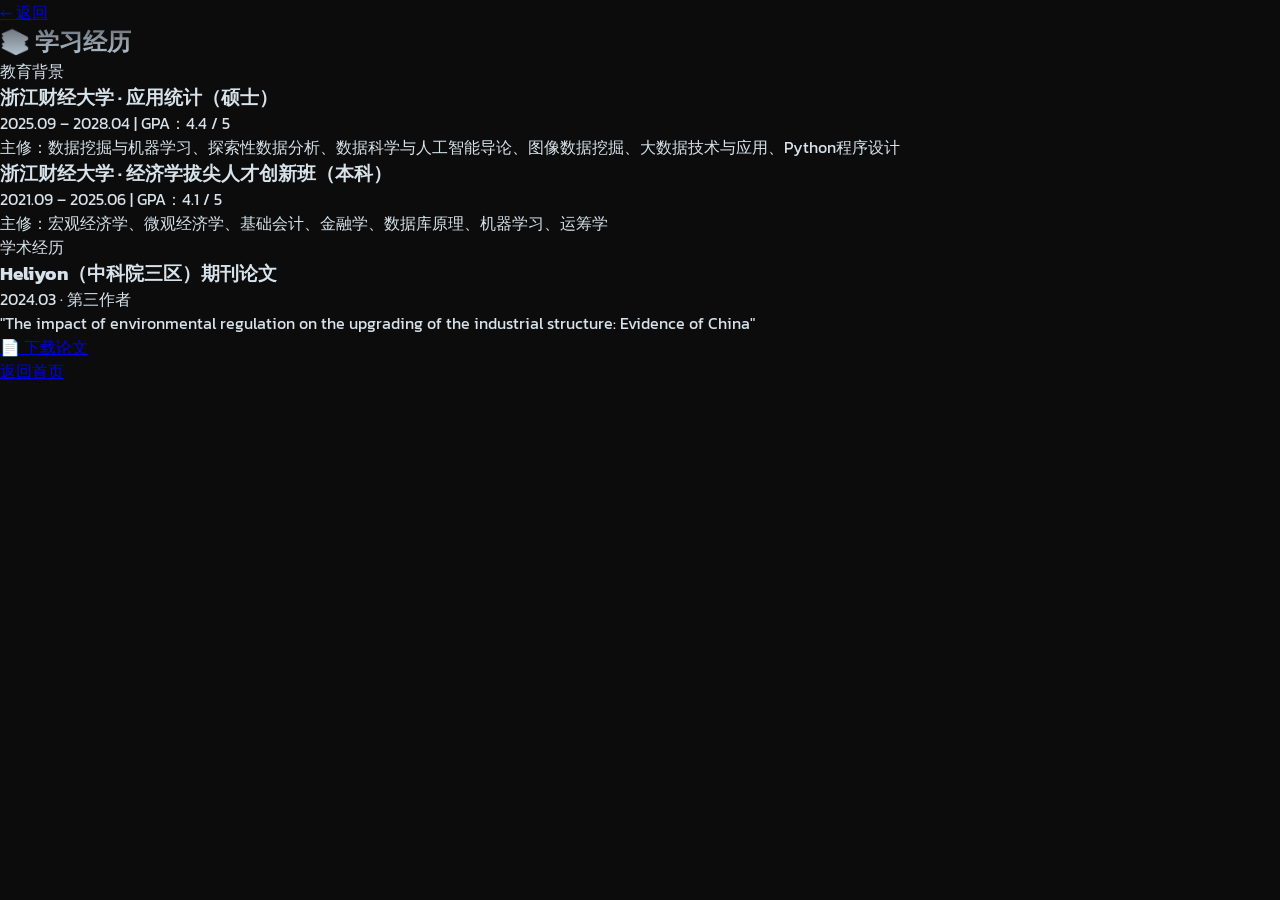
==== education.html @ 02929119 "Redesign: Jack portfolio inspired full layout" ====
﻿<!DOCTYPE html>
<html lang="zh-CN">
<head>
    <meta charset="UTF-8">
    <meta name="viewport" content="width=device-width, initial-scale=1.0">
    <title>学习经历 · felixH</title>
    <link rel="preconnect" href="https://fonts.googleapis.com">
    <link href="https://fonts.googleapis.com/css2?family=Kanit:wght@300;400;500;600;700;800;900&display=swap" rel="stylesheet">
    <link rel="stylesheet" href="css/style.css">
</head>
<body>
<div class="sub-deco sub-deco-1"></div>
<div class="sub-deco sub-deco-2"></div>
    <div class="page-wrap">
        <div class="sub-wrap">
            <div class="page-header">
                <a href="index.html" class="back-btn">&larr; 返回</a>
                <h2 class="gradient-text">📚 学习经历</h2>
            </div>

            <div class="sec-title">教育背景</div>
            <div class="timeline">
                <div class="timeline-item">
                    <h3>浙江财经大学 · 应用统计（硕士）</h3>
                    <div class="meta">2025.09 – 2028.04 | GPA：4.4 / 5</div>
                    <p>主修：数据挖掘与机器学习、探索性数据分析、数据科学与人工智能导论、图像数据挖掘、大数据技术与应用、Python程序设计</p>
                </div>
                <div class="timeline-item">
                    <h3>浙江财经大学 · 经济学拔尖人才创新班（本科）</h3>
                    <div class="meta">2021.09 – 2025.06 | GPA：4.1 / 5</div>
                    <p>主修：宏观经济学、微观经济学、基础会计、金融学、数据库原理、机器学习、运筹学</p>
                </div>
            </div>

            <div class="sec-title">学术经历</div>
            <div class="card">
                <h3>Heliyon（中科院三区）期刊论文</h3>
                <div class="meta">2024.03 · 第三作者</div>
                <p>"The impact of environmental regulation on the upgrading of the industrial structure: Evidence of China"</p>
                <a href="paper.pdf" class="download-btn" download>📄 下载论文</a>
            </div>

            <div class="footer-nav"><a href="index.html">返回首页</a></div>
        </div>
    </div>
</body>
</html>
---- css/style.css ----
/* ===== Reset & Base ===== */
* { margin:0; padding:0; box-sizing:border-box; }
html { scroll-behavior:smooth; }
body {
    font-family: 'Kanit', -apple-system, 'PingFang SC', 'Microsoft YaHei', sans-serif;
    background: #0C0C0C;
    color: #D7E2EA;
    overflow-x: clip;
}
::-webkit-scrollbar { width:4px; }
::-webkit-scrollbar-track { background:#0C0C0C; }
::-webkit-scrollbar-thumb { background:linear-gradient(180deg,#B600A8,#7621B0); border-radius:3px; }

/* ===== Utility ===== */
.gradient-text {
    background: linear-gradient(180deg, #646973 0%, #BBCCD7 100%);
    -webkit-background-clip: text; -webkit-text-fill-color: transparent;
    background-clip: text;
}
.section-wrap { overflow-x:clip; }

/* ===== 1. HERO ===== */
.hero { 
    min-height:100vh; display:flex; flex-direction:column;
    position:relative; overflow-x:clip; padding:0 20px;
}
.hero-nav {
    display:flex; justify-content:center; gap:clamp(16px,4vw,48px);
    padding:24px 20px 10px;
    animation: fadeIn 0.7s ease forwards;
}
.hero-nav a {
    color:#D7E2EA; text-decoration:none;
    font-weight:500; text-transform:uppercase;
    letter-spacing:0.1em;
    font-size:clamp(0.7rem,1.3vw,1rem);
    transition:opacity 0.2s;
}
.hero-nav a:hover { opacity:0.6; }
.hero-heading {
    flex:1; display:flex; align-items:center; justify-content:center;
    overflow:hidden; padding:20px 0;
}
.hero-heading h1 {
    font-size:clamp(3rem,18vw,12rem);
    font-weight:900; text-transform:uppercase;
    letter-spacing:-0.02em; line-height:1;
    text-align:center; width:100%;
    white-space:nowrap;
    animation: fadeIn 0.8s 0.15s ease forwards;
    opacity:0;
}
.hero-bottom {
    display:flex; justify-content:space-between; align-items:flex-end;
    padding:0 0 30px; animation:fadeIn 0.7s 0.35s ease forwards;
    opacity:0;
}
.hero-bottom .desc {
    font-weight:300; text-transform:uppercase;
    letter-spacing:0.05em; line-height:1.3;
    font-size:clamp(0.65rem,1.2vw,0.95rem);
    max-width:clamp(120px,18vw,240px);
    opacity:0.7;
}
.contact-btn {
    padding:10px 28px; border-radius:999px;
    background:linear-gradient(123deg,#18011F 7%,#B600A8 37%,#7621B0 72%,#BE4C00 100%);
    color:#fff; text-decoration:none; font-weight:500;
    text-transform:uppercase; letter-spacing:0.12em;
    font-size:clamp(0.65rem,1vw,0.85rem); border:none; cursor:pointer;
    box-shadow:0px 4px 4px rgba(181,1,167,0.25), 4px 4px 12px #7721B1 inset;
    outline:2px solid #fff; outline-offset:-3px;
    transition:transform 0.3s; display:inline-block;
}
.contact-btn:hover { transform:translateY(-2px); }

/* ===== 2. MODULES SECTION (replaces marquee) ===== */
.modules-section {
    background:#0C0C0C; padding:60px 20px 80px;
}
.modules-grid {
    display:grid; grid-template-columns:repeat(2,1fr);
    gap:16px; max-width:560px; margin:0 auto;
}
.module-card {
    text-decoration:none; color:#D7E2EA;
    background:rgba(255,255,255,0.02);
    border:1px solid rgba(255,255,255,0.06);
    border-radius:20px; padding:36px 16px; text-align:center;
    transition:all 0.4s cubic-bezier(0.175,0.885,0.32,1.275);
    opacity:0; animation:fadeUp 0.6s forwards;
    animation-delay:calc(var(--i,0)*0.12s); position:relative; overflow:hidden;
}
.module-card::before {
    content:''; position:absolute; top:-50%; left:-50%; width:200%; height:200%;
    background:radial-gradient(circle,rgba(182,0,168,0.06) 0%,transparent 60%);
    opacity:0; transition:opacity 0.4s;
}
.module-card:hover::before { opacity:1; }
.module-card:hover {
    transform:translateY(-8px) scale(1.02);
    border-color:rgba(182,0,168,0.25);
    box-shadow:0 12px 36px rgba(182,0,168,0.1);
}
.module-card .icon { font-size:2em; display:block; margin-bottom:6px; }
.module-card .label { font-size:1em; font-weight:500; letter-spacing:0.03em; }

/* ===== 3. ABOUT SECTION ===== */
.about-section {
    background:#0C0C0C; padding:60px 20px;
    position:relative; overflow:hidden; min-height:60vh;
    display:flex; align-items:center; justify-content:center; text-align:center;
}
.about-section h2 {
    font-size:clamp(2.5rem,12vw,8rem);
    font-weight:900; text-transform:uppercase;
    letter-spacing:-0.02em; line-height:1;
    margin-bottom:24px;
}
.about-section p {
    max-width:520px; margin:0 auto;
    font-size:clamp(0.85rem,1.8vw,1.15rem);
    font-weight:400; line-height:1.8; opacity:0.7;
}

/* ===== 4. SKILLS / SERVICES ===== */
.skills-section {
    background:#fff; color:#0C0C0C;
    border-radius:40px 40px 0 0; padding:60px 20px 80px;
    position:relative; z-index:2;
}
.skills-section h2 {
    font-size:clamp(2.5rem,12vw,7rem);
    font-weight:900; text-transform:uppercase;
    text-align:center; letter-spacing:-0.02em;
    margin-bottom:40px; color:#0C0C0C;
}
.skills-list { max-width:700px; margin:0 auto; }
.skill-item {
    display:flex; gap:16px; align-items:flex-start;
    padding:20px 0;
    border-bottom:1px solid rgba(12,12,12,0.08);
}
.skill-item:last-child { border-bottom:none; }
.skill-num {
    font-size:clamp(1.8rem,6vw,4rem);
    font-weight:900; color:#0C0C0C; line-height:1; min-width:50px;
}
.skill-info h3 {
    font-size:clamp(0.9rem,2vw,1.5rem);
    font-weight:500; text-transform:uppercase; margin-bottom:2px;
}
.skill-info p {
    font-size:clamp(0.75rem,1.4vw,1rem);
    font-weight:300; opacity:0.5; line-height:1.6;
}

/* ===== 5. PROJECTS ===== */
.projects-section {
    background:#0C0C0C; color:#D7E2EA;
    border-radius:40px 40px 0 0;
    margin-top:-20px; position:relative; z-index:3;
    padding:60px 20px 40px;
}
.projects-section h2 {
    font-size:clamp(2.5rem,12vw,7rem);
    font-weight:900; text-transform:uppercase;
    letter-spacing:-0.02em; line-height:1;
    margin-bottom:40px;
    text-align:center;
}

/* ===== Footer ===== */
.site-footer {
    background:#0C0C0C; text-align:center;
    padding:24px 20px; border-top:1px solid rgba(255,255,255,0.04);
}
.site-footer a { color:rgba(255,255,255,0.25); text-decoration:none; font-size:0.8em; }
.site-footer a:hover { color:#BBCCD7; }

/* ===== Animations ===== */
@keyframes fadeIn {
    from { opacity:0; transform:translateY(10px); }
    to { opacity:1; transform:translateY(0); }
}
@keyframes fadeUp {
    from { opacity:0; transform:translateY(30px); }
    to { opacity:1; transform:translateY(0); }
}

/* ===== Decorative elements ===== */
.deco {
    position:absolute; z-index:0; pointer-events:none;
    animation:float3d 6s ease-in-out infinite;
}
.deco-1 {
    top:5%; left:3%; width:clamp(50px,7vw,100px); height:clamp(50px,7vw,100px);
    background:radial-gradient(circle at 30% 30%, #B600A8, #7621B0);
    border-radius:30% 70% 70% 30% / 30% 30% 70% 70%;
    opacity:0.1;
}
.deco-2 {
    top:10%; right:5%; width:clamp(40px,5vw,80px); height:clamp(40px,5vw,80px);
    border:2px solid rgba(182,0,168,0.1);
    border-radius:50% 50% 50% 50% / 60% 40% 60% 40%;
    opacity:0.15; animation-delay:1.5s;
}
.deco-3 {
    bottom:15%; left:5%; width:clamp(35px,4vw,60px); height:clamp(35px,4vw,60px);
    background:linear-gradient(135deg, #BE4C00, #B600A8);
    clip-path:polygon(50% 0%, 0% 100%, 100% 100%);
    opacity:0.08; filter:blur(2px); animation-delay:3s;
}
.deco-4 {
    bottom:10%; right:3%; width:clamp(45px,6vw,90px); height:clamp(45px,6vw,90px);
    border:1px solid rgba(182,0,168,0.1);
    border-radius:40% 60% 60% 40% / 40% 50% 50% 60%;
    opacity:0.1; animation-delay:4.5s;
}
@keyframes float3d {
    0%,100% { transform:translateY(0) rotate(0deg); }
    33% { transform:translateY(-12px) rotate(3deg); }
    66% { transform:translateY(6px) rotate(-2deg); }
}

/* ===== Responsive ===== */
@media (max-width:640px) {
    .hero-heading h1 { white-space:normal; font-size:clamp(2.2rem,15vw,4rem); }
    .modules-grid { grid-template-columns:1fr; max-width:320px; }
}
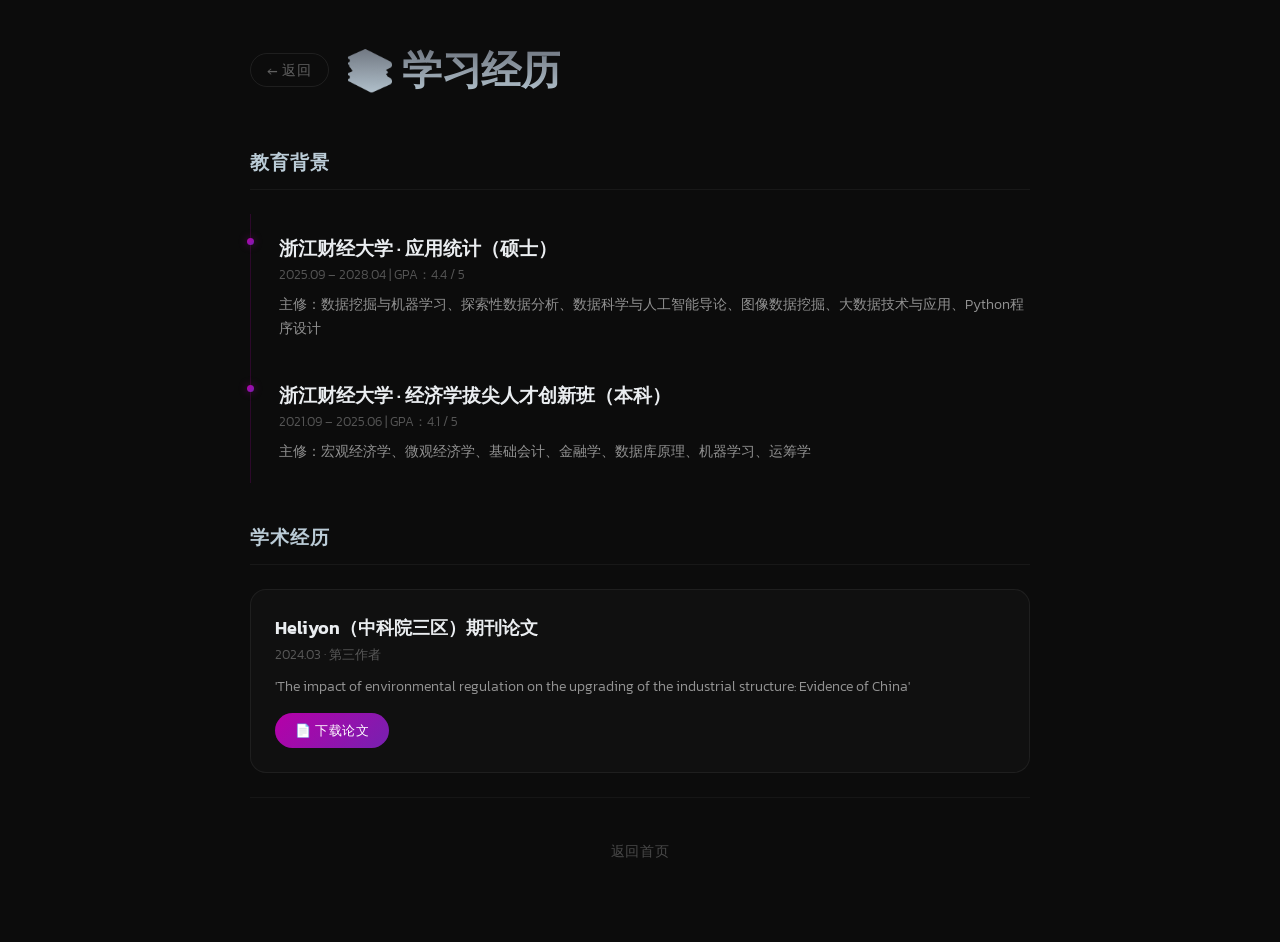
==== commit 597ae3b5: "fix: complete sub-page styles, particles bg, portfolio/hobbies redesign" ====
--- a/education.html
+++ b/education.html
@@ -1,48 +1,45 @@
 ﻿<!DOCTYPE html>
-<html lang="zh-CN">
+<html lang='zh-CN'>
 <head>
-    <meta charset="UTF-8">
-    <meta name="viewport" content="width=device-width, initial-scale=1.0">
+    <meta charset='UTF-8'>
+    <meta name='viewport' content='width=device-width, initial-scale=1.0'>
     <title>学习经历 · felixH</title>
-    <link rel="preconnect" href="https://fonts.googleapis.com">
-    <link href="https://fonts.googleapis.com/css2?family=Kanit:wght@300;400;500;600;700;800;900&display=swap" rel="stylesheet">
-    <link rel="stylesheet" href="css/style.css">
+    <link rel='preconnect' href='https://fonts.googleapis.com'>
+    <link href='https://fonts.googleapis.com/css2?family=Kanit:wght@300;400;500;600;700;800;900&display=swap' rel='stylesheet'>
+    <link rel='stylesheet' href='css/style.css'>
 </head>
 <body>
-<div class="sub-deco sub-deco-1"></div>
-<div class="sub-deco sub-deco-2"></div>
-    <div class="page-wrap">
-        <div class="sub-wrap">
-            <div class="page-header">
-                <a href="index.html" class="back-btn">&larr; 返回</a>
-                <h2 class="gradient-text">📚 学习经历</h2>
+<div class='sub-deco sub-deco-1'></div>
+<div class='sub-deco sub-deco-2'></div>
+<script src='js/particles.js'></script>
+    <div class='page-wrap'>
+        <div class='sub-wrap'>
+            <div class='page-header'>
+                <a href='index.html' class='back-btn'>&larr; 返回</a>
+                <h2 class='gradient-text'>📚 学习经历</h2>
             </div>
-
-            <div class="sec-title">教育背景</div>
-            <div class="timeline">
-                <div class="timeline-item">
+            <div class='sec-title'>教育背景</div>
+            <div class='timeline'>
+                <div class='timeline-item'>
                     <h3>浙江财经大学 · 应用统计（硕士）</h3>
-                    <div class="meta">2025.09 – 2028.04 | GPA：4.4 / 5</div>
+                    <div class='meta'>2025.09 – 2028.04 | GPA：4.4 / 5</div>
                     <p>主修：数据挖掘与机器学习、探索性数据分析、数据科学与人工智能导论、图像数据挖掘、大数据技术与应用、Python程序设计</p>
                 </div>
-                <div class="timeline-item">
+                <div class='timeline-item'>
                     <h3>浙江财经大学 · 经济学拔尖人才创新班（本科）</h3>
-                    <div class="meta">2021.09 – 2025.06 | GPA：4.1 / 5</div>
+                    <div class='meta'>2021.09 – 2025.06 | GPA：4.1 / 5</div>
                     <p>主修：宏观经济学、微观经济学、基础会计、金融学、数据库原理、机器学习、运筹学</p>
                 </div>
             </div>
-
-            <div class="sec-title">学术经历</div>
-            <div class="card">
+            <div class='sec-title'>学术经历</div>
+            <div class='card'>
                 <h3>Heliyon（中科院三区）期刊论文</h3>
-                <div class="meta">2024.03 · 第三作者</div>
-                <p>"The impact of environmental regulation on the upgrading of the industrial structure: Evidence of China"</p>
-                <a href="paper.pdf" class="download-btn" download>📄 下载论文</a>
+                <div class='meta'>2024.03 · 第三作者</div>
+                <p>'The impact of environmental regulation on the upgrading of the industrial structure: Evidence of China'</p>
+                <div class='actions' style='margin-top:14px;'><a href='paper.pdf' class='download-btn' download>📄 下载论文</a></div>
             </div>
-
-            <div class="footer-nav"><a href="index.html">返回首页</a></div>
+            <div class='footer-nav'><a href='index.html'>返回首页</a></div>
         </div>
     </div>
 </body>
 </html>
-
--- a/css/style.css
+++ b/css/style.css
@@ -228,3 +228,406 @@
     .hero-heading h1 { white-space:normal; font-size:clamp(2.2rem,15vw,4rem); }
     .modules-grid { grid-template-columns:1fr; max-width:320px; }
 }
+ /* ===== SUB-PAGE: Page Wrap & Layout ===== */
+ .page-wrap {
+     min-height:100vh;
+     background:#0C0C0C;
+     position:relative;
+     overflow-x:clip;
+     padding:40px 20px 60px;
+ }
+ .sub-wrap {
+     max-width:780px;
+     margin:0 auto;
+     position:relative;
+     z-index:2;
+ }
+ .page-header {
+     display:flex;
+     align-items:center;
+     gap:16px;
+     margin-bottom:48px;
+     flex-wrap:wrap;
+ }
+ .page-header h2 {
+     font-size:clamp(1.5rem,5vw,2.5rem);
+     font-weight:800;
+     letter-spacing:-0.01em;
+ }
+ .back-btn {
+     color:rgba(255,255,255,0.35);
+     text-decoration:none;
+     font-weight:400;
+     font-size:0.85rem;
+     letter-spacing:0.05em;
+     padding:6px 16px;
+     border:1px solid rgba(255,255,255,0.08);
+     border-radius:999px;
+     transition:all 0.2s;
+ }
+ .back-btn:hover {
+     color:#fff;
+     border-color:rgba(182,0,168,0.3);
+     background:rgba(182,0,168,0.06);
+ }
+ .sec-title {
+     font-size:clamp(0.95rem,2vw,1.2rem);
+     font-weight:600;
+     color:#BBCCD7;
+     letter-spacing:0.06em;
+     text-transform:uppercase;
+     padding-bottom:12px;
+     margin-bottom:24px;
+     border-bottom:1px solid rgba(255,255,255,0.05);
+ }
+ .timeline {
+     display:flex;
+     flex-direction:column;
+     gap:0;
+     margin-bottom:40px;
+ }
+ .timeline-item {
+     position:relative;
+     padding:20px 0 20px 28px;
+     border-left:1px solid rgba(182,0,168,0.2);
+     transition:border-color 0.3s;
+ }
+ .timeline-item::before {
+     content:'';
+     position:absolute;
+     left:-4px;
+     top:24px;
+     width:7px;
+     height:7px;
+     border-radius:50%;
+     background:linear-gradient(135deg,#B600A8,#7621B0);
+     box-shadow:0 0 8px rgba(182,0,168,0.4);
+ }
+ .timeline-item:hover {
+     border-left-color:rgba(182,0,168,0.6);
+ }
+ .timeline-item h3 {
+     font-size:clamp(1rem,2vw,1.2rem);
+     font-weight:600;
+     color:#EAEDF0;
+     margin-bottom:2px;
+ }
+ .timeline-item .meta {
+     font-size:0.8rem;
+     font-weight:300;
+     color:rgba(255,255,255,0.3);
+     margin-bottom:8px;
+ }
+ .timeline-item p {
+     font-size:0.9rem;
+     font-weight:300;
+     color:rgba(255,255,255,0.55);
+     line-height:1.7;
+ }
+ .skills-grid {
+     display:grid;
+     grid-template-columns:repeat(auto-fit,minmax(180px,1fr));
+     gap:12px;
+     margin-bottom:40px;
+ }
+ .skill-box {
+     background:rgba(255,255,255,0.02);
+     border:1px solid rgba(255,255,255,0.06);
+     border-radius:14px;
+     padding:20px 16px;
+     text-align:center;
+     transition:all 0.3s;
+ }
+ .skill-box:hover {
+     border-color:rgba(182,0,168,0.2);
+     background:rgba(182,0,168,0.03);
+     transform:translateY(-2px);
+ }
+ .skill-box h3 {
+     font-size:1rem;
+     font-weight:600;
+     margin-bottom:4px;
+     color:#D7E2EA;
+ }
+ .skill-box p {
+     font-size:0.8rem;
+     font-weight:300;
+     color:rgba(255,255,255,0.4);
+ }
+ .card {
+     background:rgba(255,255,255,0.02);
+     border:1px solid rgba(255,255,255,0.06);
+     border-radius:16px;
+     padding:24px;
+     margin-bottom:24px;
+     transition:all 0.3s;
+ }
+ .card:hover {
+     border-color:rgba(182,0,168,0.15);
+     background:rgba(255,255,255,0.03);
+ }
+ .card h3 {
+     font-size:clamp(1rem,2vw,1.15rem);
+     font-weight:600;
+     color:#EAEDF0;
+     margin-bottom:4px;
+ }
+ .card .meta {
+     font-size:0.8rem;
+     font-weight:300;
+     color:rgba(255,255,255,0.3);
+     margin-bottom:10px;
+ }
+ .card p {
+     font-size:0.9rem;
+     font-weight:300;
+     color:rgba(255,255,255,0.55);
+     line-height:1.7;
+     margin-bottom:14px;
+ }
+ .download-btn {
+     display:inline-flex;
+     align-items:center;
+     gap:6px;
+     padding:8px 20px;
+     border-radius:999px;
+     background:linear-gradient(135deg,#B600A8,#7621B0);
+     color:#fff;
+     text-decoration:none;
+     font-size:0.8rem;
+     font-weight:500;
+     letter-spacing:0.04em;
+     transition:transform 0.2s, box-shadow 0.2s;
+     border:none;
+     cursor:pointer;
+ }
+ .download-btn:hover {
+     transform:translateY(-2px);
+     box-shadow:0 6px 20px rgba(182,0,168,0.25);
+ }
+ .download-btn.outline {
+     background:transparent;
+     border:1px solid rgba(182,0,168,0.3);
+     color:#D7E2EA;
+ }
+ .photo-grid {
+     display:grid;
+     grid-template-columns:repeat(auto-fit,minmax(140px,1fr));
+     gap:12px;
+     margin-bottom:32px;
+ }
+ .photo-placeholder {
+     aspect-ratio:1/1;
+     background:rgba(255,255,255,0.03);
+     border:1px solid rgba(255,255,255,0.06);
+     border-radius:14px;
+     display:flex;
+     align-items:center;
+     justify-content:center;
+     font-size:2.5rem;
+     transition:all 0.3s;
+     color:rgba(255,255,255,0.15);
+ }
+ .photo-placeholder:hover {
+     border-color:rgba(182,0,168,0.15);
+     background:rgba(255,255,255,0.05);
+     transform:scale(1.02);
+ }
+ .hobby-grid {
+     display:grid;
+     grid-template-columns:repeat(auto-fit,minmax(150px,1fr));
+     gap:12px;
+     margin-bottom:40px;
+ }
+ .hobby-card {
+     text-decoration:none;
+     color:#D7E2EA;
+     background:rgba(255,255,255,0.02);
+     border:1px solid rgba(255,255,255,0.06);
+     border-radius:16px;
+     padding:28px 16px;
+     text-align:center;
+     transition:all 0.3s cubic-bezier(0.175,0.885,0.32,1.275);
+     display:flex;
+     flex-direction:column;
+     align-items:center;
+     gap:8px;
+ }
+ .hobby-card:hover {
+     transform:translateY(-6px) scale(1.02);
+     border-color:rgba(182,0,168,0.25);
+     box-shadow:0 8px 24px rgba(182,0,168,0.08);
+ }
+ .hobby-card .icon {
+     font-size:2.2rem;
+ }
+ .hobby-card .label {
+     font-size:1rem;
+     font-weight:500;
+     letter-spacing:0.04em;
+ }
+ .music-section {
+     background:rgba(255,255,255,0.02);
+     border:1px solid rgba(255,255,255,0.06);
+     border-radius:16px;
+     padding:40px 24px;
+     text-align:center;
+     margin-bottom:32px;
+ }
+ .music-section .emoji {
+     font-size:3rem;
+     display:block;
+     margin-bottom:12px;
+ }
+ .music-section p {
+     font-size:0.9rem;
+     font-weight:300;
+     color:rgba(255,255,255,0.35);
+     line-height:1.6;
+ }
+ .footer-nav {
+     text-align:center;
+     padding:40px 0 20px;
+     border-top:1px solid rgba(255,255,255,0.04);
+     margin-top:20px;
+ }
+ .footer-nav a {
+     color:rgba(255,255,255,0.25);
+     text-decoration:none;
+     font-size:0.85rem;
+     letter-spacing:0.05em;
+     transition:color 0.2s;
+ }
+ .footer-nav a:hover {
+     color:#BBCCD7;
+ }
+ .sub-deco {
+     position:fixed;
+     z-index:0;
+     pointer-events:none;
+ }
+ .sub-deco-1 {
+     top:-10%;
+     right:-10%;
+     width:clamp(200px,30vw,400px);
+     height:clamp(200px,30vw,400px);
+     background:radial-gradient(circle,rgba(182,0,168,0.04) 0%,transparent 70%);
+     border-radius:50%;
+ }
+ .sub-deco-2 {
+     bottom:-10%;
+     left:-10%;
+     width:clamp(250px,35vw,450px);
+     height:clamp(250px,35vw,450px);
+     background:radial-gradient(circle,rgba(118,33,176,0.03) 0%,transparent 70%);
+     border-radius:50%;
+ }
+ .card-grid {
+     display:grid;
+     grid-template-columns:repeat(auto-fit,minmax(220px,1fr));
+     gap:16px;
+     margin-bottom:40px;
+ }
+ .card-grid .card {
+     margin-bottom:0;
+     display:flex;
+     flex-direction:column;
+ }
+ .card-grid .card .card-icon {
+     font-size:2rem;
+     margin-bottom:10px;
+ }
+ .card-grid .card p {
+     margin-bottom:auto;
+ }
+ .card-grid .card .actions {
+     margin-top:14px;
+ }
+ .portrait-row {
+     display:flex;
+     align-items:center;
+     gap:24px;
+     flex-wrap:wrap;
+     margin-bottom:40px;
+ }
+ .portrait-row img {
+     width:100px;
+     height:100px;
+     border-radius:50%;
+     object-fit:cover;
+     border:2px solid rgba(182,0,168,0.15);
+ }
+ .portrait-row .portrait-info h3 {
+     font-size:1.1rem;
+     font-weight:600;
+     color:#EAEDF0;
+     margin-bottom:2px;
+ }
+ .portrait-row .portrait-info p {
+     font-size:0.85rem;
+     font-weight:300;
+     color:rgba(255,255,255,0.4);
+ }
+ .cert-preview {
+     margin-top:12px;
+     width:100%;
+     border-radius:12px;
+     border:1px solid rgba(255,255,255,0.06);
+     overflow:hidden;
+     max-height:260px;
+     object-fit:cover;
+ }
+ .cert-preview:hover {
+     border-color:rgba(182,0,168,0.15);
+ }
+ #particles-canvas {
+     position:fixed;
+     top:0;
+     left:0;
+     width:100%;
+     height:100%;
+     z-index:0;
+     pointer-events:none;
+ }
+ .page-wrap {
+     position:relative;
+     z-index:1;
+ }
+ .section-wrap {
+     position:relative;
+     z-index:1;
+ }
+ .about-inner {
+     display:flex;
+     align-items:center;
+     gap:32px;
+     max-width:660px;
+     margin:0 auto;
+     flex-wrap:wrap;
+     justify-content:center;
+ }
+ .about-avatar {
+     width:120px;
+     height:120px;
+     border-radius:50%;
+     object-fit:cover;
+     border:2px solid rgba(182,0,168,0.15);
+     flex-shrink:0;
+ }
+ .about-text {
+     flex:1;
+     min-width:280px;
+     text-align:left;
+ }
+ .about-text p {
+     max-width:100%;
+     text-align:left;
+ }
+ @media (max-width:640px) {
+     .page-wrap { padding:24px 16px 40px; }
+     .photo-grid { grid-template-columns:repeat(2,1fr); }
+     .hobby-grid { grid-template-columns:1fr; max-width:260px; margin-left:auto; margin-right:auto; }
+     .skills-grid { grid-template-columns:repeat(2,1fr); }
+     .card-grid { grid-template-columns:1fr; }
+     .portrait-row { justify-content:center; text-align:center; }
+ }
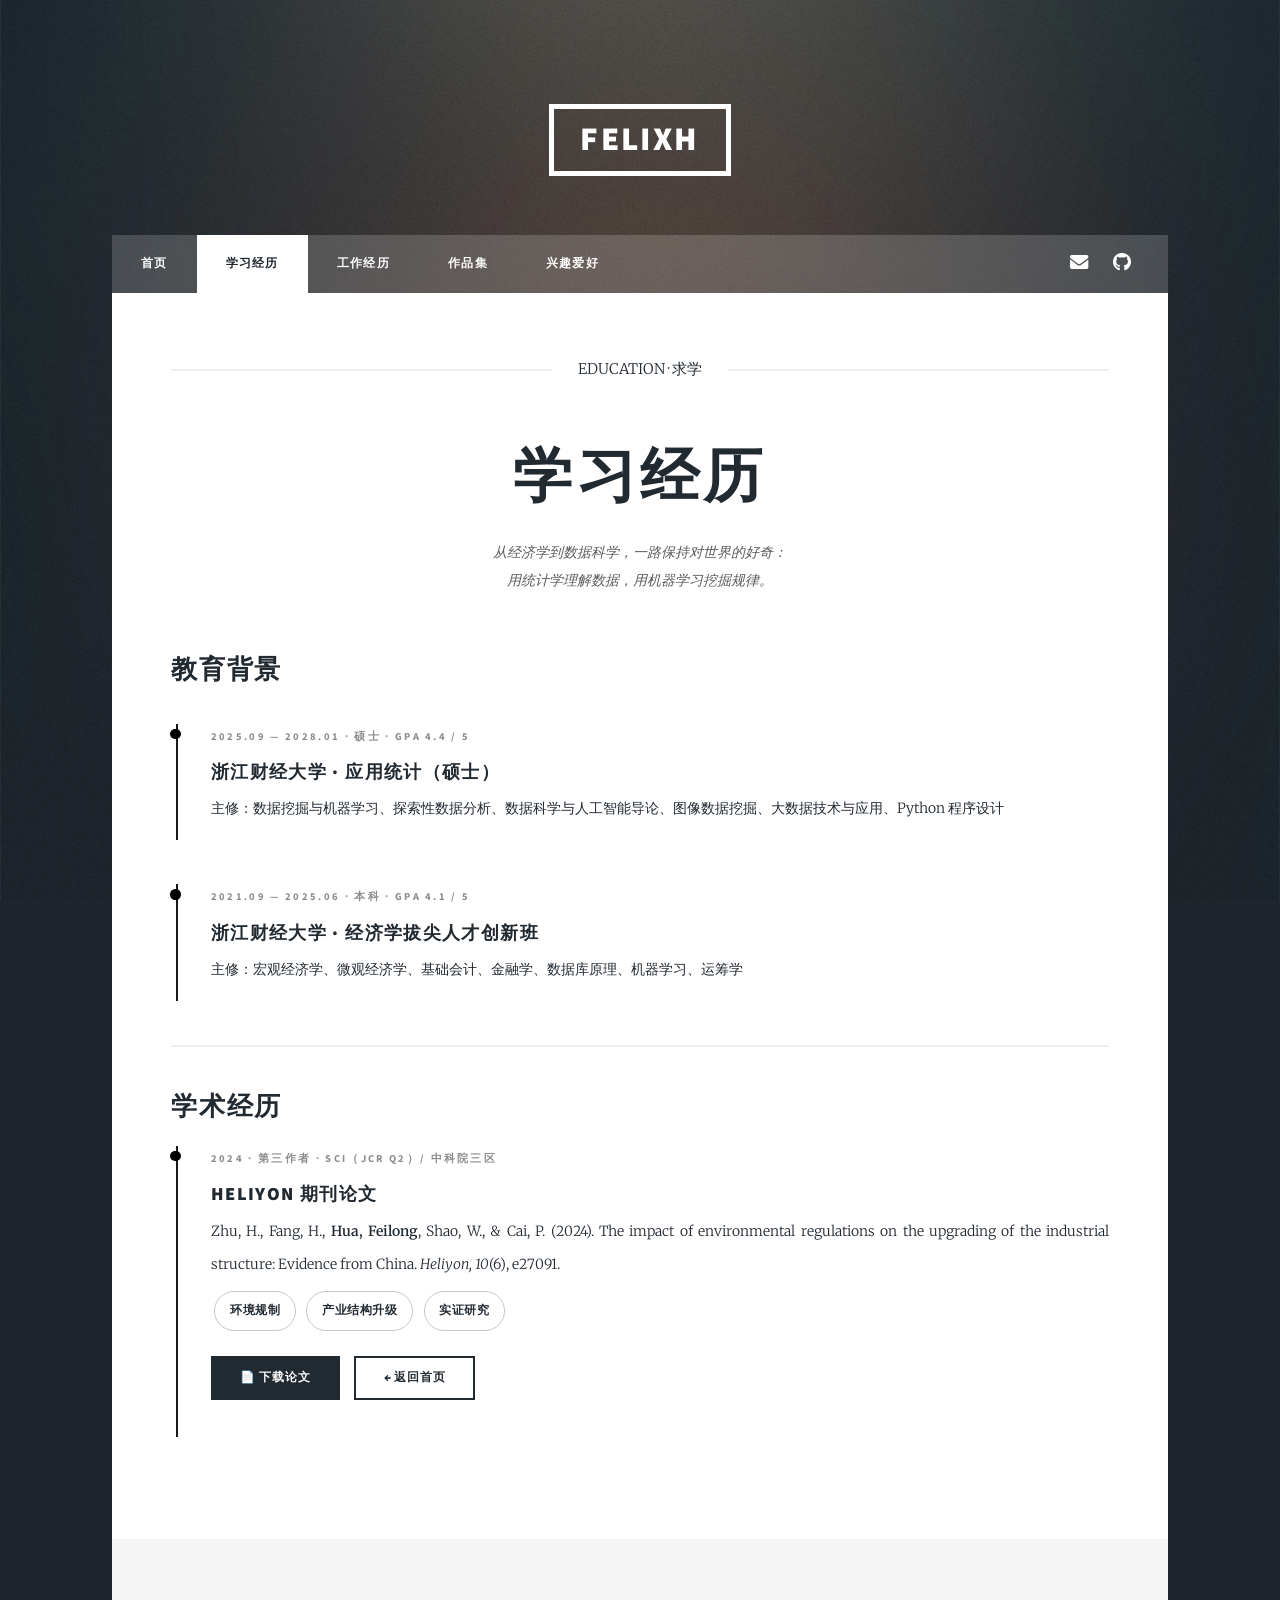
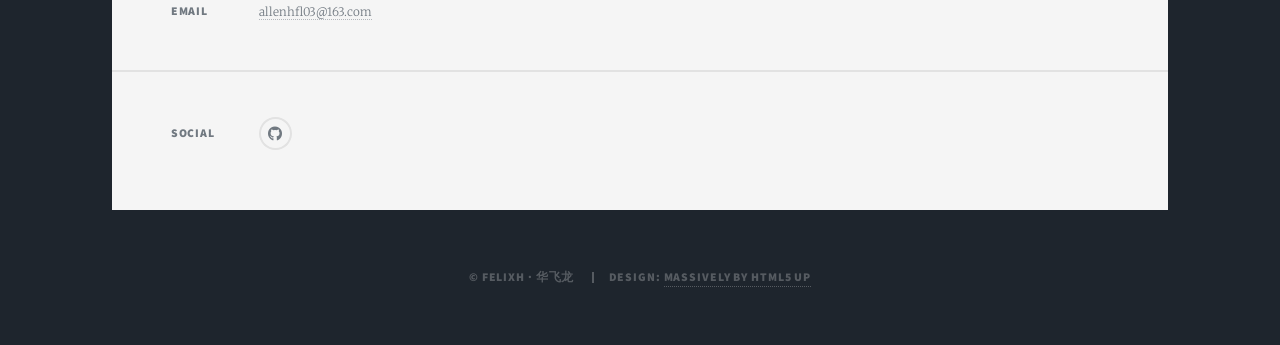
==== commit 1b0d2892: "refactor: 以 Massively 模板重构个人网站，内容更新至 2026/08 简历版本" ====
--- a/education.html
+++ b/education.html
@@ -1,45 +1,123 @@
-﻿<!DOCTYPE html>
-<html lang='zh-CN'>
-<head>
-    <meta charset='UTF-8'>
-    <meta name='viewport' content='width=device-width, initial-scale=1.0'>
-    <title>学习经历 · felixH</title>
-    <link rel='preconnect' href='https://fonts.googleapis.com'>
-    <link href='https://fonts.googleapis.com/css2?family=Kanit:wght@300;400;500;600;700;800;900&display=swap' rel='stylesheet'>
-    <link rel='stylesheet' href='css/style.css'>
-</head>
-<body>
-<div class='sub-deco sub-deco-1'></div>
-<div class='sub-deco sub-deco-2'></div>
-<script src='js/particles.js'></script>
-    <div class='page-wrap'>
-        <div class='sub-wrap'>
-            <div class='page-header'>
-                <a href='index.html' class='back-btn'>&larr; 返回</a>
-                <h2 class='gradient-text'>📚 学习经历</h2>
-            </div>
-            <div class='sec-title'>教育背景</div>
-            <div class='timeline'>
-                <div class='timeline-item'>
-                    <h3>浙江财经大学 · 应用统计（硕士）</h3>
-                    <div class='meta'>2025.09 – 2028.04 | GPA：4.4 / 5</div>
-                    <p>主修：数据挖掘与机器学习、探索性数据分析、数据科学与人工智能导论、图像数据挖掘、大数据技术与应用、Python程序设计</p>
-                </div>
-                <div class='timeline-item'>
-                    <h3>浙江财经大学 · 经济学拔尖人才创新班（本科）</h3>
-                    <div class='meta'>2021.09 – 2025.06 | GPA：4.1 / 5</div>
-                    <p>主修：宏观经济学、微观经济学、基础会计、金融学、数据库原理、机器学习、运筹学</p>
-                </div>
-            </div>
-            <div class='sec-title'>学术经历</div>
-            <div class='card'>
-                <h3>Heliyon（中科院三区）期刊论文</h3>
-                <div class='meta'>2024.03 · 第三作者</div>
-                <p>'The impact of environmental regulation on the upgrading of the industrial structure: Evidence of China'</p>
-                <div class='actions' style='margin-top:14px;'><a href='paper.pdf' class='download-btn' download>📄 下载论文</a></div>
-            </div>
-            <div class='footer-nav'><a href='index.html'>返回首页</a></div>
-        </div>
-    </div>
-</body>
+﻿<!DOCTYPE HTML>
+<!--
+	Massively by HTML5 UP
+	html5up.net | @ajlkn
+	Free for personal and commercial use under the CCA 3.0 license (html5up.net/license)
+-->
+<html lang="zh-CN">
+	<head>
+		<title>学习经历 · felixH</title>
+		<meta charset="utf-8" />
+		<meta name="viewport" content="width=device-width, initial-scale=1, user-scalable=no" />
+		<link rel="stylesheet" href="assets/css/main.css" />
+		<link rel="stylesheet" href="assets/css/custom.css" />
+		<noscript><link rel="stylesheet" href="assets/css/noscript.css" /></noscript>
+	</head>
+	<body class="is-preload">
+
+		<!-- Wrapper -->
+			<div id="wrapper">
+
+				<!-- Header -->
+					<header id="header">
+						<a href="index.html" class="logo">felixH</a>
+					</header>
+
+				<!-- Nav -->
+					<nav id="nav">
+						<ul class="links">
+							<li><a href="index.html">首页</a></li>
+							<li class="active"><a href="education.html">学习经历</a></li>
+							<li><a href="experience.html">工作经历</a></li>
+							<li><a href="portfolio.html">作品集</a></li>
+							<li><a href="hobbies.html">兴趣爱好</a></li>
+						</ul>
+						<ul class="icons">
+							<li><a href="mailto:allenhfl03@163.com" class="icon solid fa-envelope"><span class="label">Email</span></a></li>
+							<li><a href="https://github.com/felixH03" class="icon brands fa-github"><span class="label">GitHub</span></a></li>
+						</ul>
+					</nav>
+
+				<!-- Main -->
+					<div id="main">
+
+						<!-- Post -->
+							<section class="post">
+								<header class="major">
+									<span class="date">EDUCATION · 求学</span>
+									<h1>学习经历</h1>
+									<p>从经济学到数据科学，一路保持对世界的好奇：<br />
+									用统计学理解数据，用机器学习挖掘规律。</p>
+								</header>
+
+								<h2>教育背景</h2>
+								<div class="tl-wrap">
+									<div class="tl">
+										<span class="tl-meta">2025.09 — 2028.01 · 硕士 · GPA 4.4 / 5</span>
+										<h3>浙江财经大学 · 应用统计（硕士）</h3>
+										<p>主修：数据挖掘与机器学习、探索性数据分析、数据科学与人工智能导论、图像数据挖掘、大数据技术与应用、Python 程序设计</p>
+									</div>
+									<div class="tl">
+										<span class="tl-meta">2021.09 — 2025.06 · 本科 · GPA 4.1 / 5</span>
+										<h3>浙江财经大学 · 经济学拔尖人才创新班</h3>
+										<p>主修：宏观经济学、微观经济学、基础会计、金融学、数据库原理、机器学习、运筹学</p>
+									</div>
+								</div>
+
+								<hr />
+
+								<h2>学术经历</h2>
+								<div class="tl">
+									<span class="tl-meta">2024 · 第三作者 · SCI（JCR Q2）/ 中科院三区</span>
+									<h3>Heliyon 期刊论文</h3>
+									<p>Zhu, H., Fang, H., <strong>Hua, Feilong</strong>, Shao, W., &amp; Cai, P. (2024). The impact of environmental regulations on the upgrading of the industrial structure: Evidence from China. <em>Heliyon, 10</em>(6), e27091.</p>
+									<span class="chip">环境规制</span>
+									<span class="chip">产业结构升级</span>
+									<span class="chip">实证研究</span>
+									<ul class="actions" style="margin-top:1.5rem;">
+										<li><a href="paper.pdf" class="button primary" download>📄 下载论文</a></li>
+										<li><a href="index.html" class="button">← 返回首页</a></li>
+									</ul>
+								</div>
+							</section>
+
+					</div>
+
+				<!-- Footer -->
+					<footer id="footer">
+						<section class="split contact">
+							<section>
+								<h3>Email</h3>
+								<p><a href="mailto:allenhfl03@163.com">allenhfl03@163.com</a></p>
+							</section>
+							<section>
+								<h3>Social</h3>
+								<ul class="icons alt">
+									<li><a href="https://github.com/felixH03" class="icon brands alt fa-github"><span class="label">GitHub</span></a></li>
+								</ul>
+							</section>
+						</section>
+					</footer>
+
+				<!-- Copyright -->
+					<div id="copyright">
+						<ul>
+							<li>&copy; felixH · 华飞龙</li>
+							<li>Design: <a href="https://html5up.net">Massively by HTML5 UP</a></li>
+						</ul>
+					</div>
+
+			</div>
+
+		<!-- Scripts -->
+			<script src="assets/js/jquery.min.js"></script>
+			<script src="assets/js/jquery.scrollex.min.js"></script>
+			<script src="assets/js/jquery.scrolly.min.js"></script>
+			<script src="assets/js/browser.min.js"></script>
+			<script src="assets/js/breakpoints.min.js"></script>
+			<script src="assets/js/util.js"></script>
+			<script src="assets/js/main.js"></script>
+
+	</body>
 </html>
+
--- a/assets/css/main.css
+++ b/assets/css/main.css
@@ -0,0 +1,4689 @@
+@import url(fontawesome-all.min.css);
+@import url("https://fonts.googleapis.com/css?family=Merriweather:300,700,300italic,700italic|Source+Sans+Pro:900");
+
+/*
+	Massively by HTML5 UP
+	html5up.net | @ajlkn
+	Free for personal and commercial use under the CCA 3.0 license (html5up.net/license)
+*/
+
+html, body, div, span, applet, object,
+iframe, h1, h2, h3, h4, h5, h6, p, blockquote,
+pre, a, abbr, acronym, address, big, cite,
+code, del, dfn, em, img, ins, kbd, q, s, samp,
+small, strike, strong, sub, sup, tt, var, b,
+u, i, center, dl, dt, dd, ol, ul, li, fieldset,
+form, label, legend, table, caption, tbody,
+tfoot, thead, tr, th, td, article, aside,
+canvas, details, embed, figure, figcaption,
+footer, header, hgroup, menu, nav, output, ruby,
+section, summary, time, mark, audio, video {
+	margin: 0;
+	padding: 0;
+	border: 0;
+	font-size: 100%;
+	font: inherit;
+	vertical-align: baseline;}
+
+article, aside, details, figcaption, figure,
+footer, header, hgroup, menu, nav, section {
+	display: block;}
+
+body {
+	line-height: 1;
+}
+
+ol, ul {
+	list-style: none;
+}
+
+blockquote, q {
+	quotes: none;
+}
+
+	blockquote:before, blockquote:after, q:before, q:after {
+		content: '';
+		content: none;
+	}
+
+table {
+	border-collapse: collapse;
+	border-spacing: 0;
+}
+
+body {
+	-webkit-text-size-adjust: none;
+}
+
+mark {
+	background-color: transparent;
+	color: inherit;
+}
+
+input::-moz-focus-inner {
+	border: 0;
+	padding: 0;
+}
+
+input, select, textarea {
+	-moz-appearance: none;
+	-webkit-appearance: none;
+	-ms-appearance: none;
+	appearance: none;
+}
+
+/* Basic */
+
+	@-ms-viewport {
+		width: device-width;
+	}
+
+	body {
+		-ms-overflow-style: scrollbar;
+	}
+
+	@media screen and (max-width: 480px) {
+
+		html, body {
+			min-width: 320px;
+		}
+
+	}
+
+	html {
+		box-sizing: border-box;
+	}
+
+	*, *:before, *:after {
+		box-sizing: inherit;
+	}
+
+	body {
+		background-color: #1e252d;
+	}
+
+		body.is-preload *, body.is-preload *:before, body.is-preload *:after {
+			-moz-animation: none !important;
+			-webkit-animation: none !important;
+			-ms-animation: none !important;
+			animation: none !important;
+			-moz-transition: none !important;
+			-webkit-transition: none !important;
+			-ms-transition: none !important;
+			transition: none !important;
+		}
+
+/* Type */
+
+	html {
+		font-size: 16pt;
+	}
+
+		@media screen and (max-width: 1680px) {
+
+			html {
+				font-size: 12pt;
+			}
+
+		}
+
+		@media screen and (max-width: 1280px) {
+
+			html {
+				font-size: 11pt;
+			}
+
+		}
+
+		@media screen and (max-width: 360px) {
+
+			html {
+				font-size: 10pt;
+			}
+
+		}
+
+	body {
+		color: #212931;
+	}
+
+	body, input, select, textarea {
+		font-family: "Merriweather", Georgia, serif;
+		font-weight: 300;
+		font-size: 1rem;
+		line-height: 2.375;
+	}
+
+	a {
+		-moz-transition: color 0.2s ease-in-out, background-color 0.2s ease-in-out, border-color 0.2s ease-in-out, box-shadow 0.2s ease-in-out;
+		-webkit-transition: color 0.2s ease-in-out, background-color 0.2s ease-in-out, border-color 0.2s ease-in-out, box-shadow 0.2s ease-in-out;
+		-ms-transition: color 0.2s ease-in-out, background-color 0.2s ease-in-out, border-color 0.2s ease-in-out, box-shadow 0.2s ease-in-out;
+		transition: color 0.2s ease-in-out, background-color 0.2s ease-in-out, border-color 0.2s ease-in-out, box-shadow 0.2s ease-in-out;
+		border-bottom: dotted 1px;
+		text-decoration: none;
+	}
+
+		a:hover {
+			border-bottom-color: transparent;
+		}
+
+	strong, b {
+		font-weight: 600;
+	}
+
+	em, i {
+		font-style: italic;
+	}
+
+	p {
+		text-align: justify;
+		margin: 0 0 2rem 0;
+	}
+
+	h1, h2, h3, h4, h5, h6 {
+		font-family: "Source Sans Pro", Helvetica, sans-serif;
+		font-weight: 900;
+		line-height: 1.5;
+		letter-spacing: 0.075em;
+		text-transform: uppercase;
+		margin: 0 0 1rem 0;
+	}
+
+		h1 a, h2 a, h3 a, h4 a, h5 a, h6 a {
+			border-bottom: 0;
+			color: inherit;
+			text-decoration: none;
+		}
+
+	h1 {
+		font-size: 4rem;
+		line-height: 1.1;
+		margin: 0 0 2rem 0;
+	}
+
+	h2 {
+		font-size: 1.75rem;
+		line-height: 1.3;
+		margin: 0 0 1.5rem 0;
+	}
+
+	h3 {
+		font-size: 1.25rem;
+		margin: 0 0 1.5rem 0;
+	}
+
+	h4 {
+		font-size: 1rem;
+	}
+
+	h5 {
+		font-size: 0.9rem;
+	}
+
+	h6 {
+		font-size: 0.8rem;
+	}
+
+	sub {
+		font-size: 0.8rem;
+		position: relative;
+		top: 0.5rem;
+	}
+
+	sup {
+		font-size: 0.8rem;
+		position: relative;
+		top: -0.5rem;
+	}
+
+	blockquote {
+		border-left: solid 4px;
+		font-style: italic;
+		margin: 0 0 2rem 0;
+		padding: 0.5rem 0 0.5rem 2rem;
+	}
+
+	code {
+		border: solid 2px;
+		font-family: "Courier New", monospace;
+		font-size: 0.9rem;
+		margin: 0 0.25rem;
+		padding: 0.25rem 0.65rem;
+	}
+
+	pre {
+		-webkit-overflow-scrolling: touch;
+		font-family: "Courier New", monospace;
+		font-size: 0.9rem;
+		margin: 0 0 2rem 0;
+	}
+
+		pre code {
+			display: block;
+			line-height: 1.75;
+			padding: 1rem 1.5rem;
+			overflow-x: auto;
+		}
+
+	hr {
+		border: 0;
+		border-bottom: solid 2px;
+		margin: 3rem 0;
+	}
+
+		hr.major {
+			margin: 5rem 0;
+		}
+
+	.align-left {
+		text-align: left;
+	}
+
+	.align-center {
+		text-align: center;
+	}
+
+	.align-right {
+		text-align: right;
+	}
+
+	input, select, textarea {
+		color: #212931;
+	}
+
+	a {
+		color: #212931;
+		border-bottom-color: rgba(33, 41, 49, 0.5);
+	}
+
+		a:hover {
+			border-bottom-color: transparent;
+			color: #18bfef !important;
+		}
+
+	strong, b {
+		color: #212931;
+	}
+
+	h1, h2, h3, h4, h5, h6 {
+		color: #212931;
+	}
+
+	blockquote {
+		border-left-color: #eeeeee;
+	}
+
+	code {
+		background: rgba(220, 220, 220, 0.25);
+		border-color: #eeeeee;
+	}
+
+	hr {
+		border-bottom-color: #eeeeee;
+	}
+
+/* Row */
+
+	.row {
+		display: flex;
+		flex-wrap: wrap;
+		box-sizing: border-box;
+		align-items: stretch;
+	}
+
+		.row > * {
+			box-sizing: border-box;
+		}
+
+		.row.gtr-uniform > * > :last-child {
+			margin-bottom: 0;
+		}
+
+		.row.aln-left {
+			justify-content: flex-start;
+		}
+
+		.row.aln-center {
+			justify-content: center;
+		}
+
+		.row.aln-right {
+			justify-content: flex-end;
+		}
+
+		.row.aln-top {
+			align-items: flex-start;
+		}
+
+		.row.aln-middle {
+			align-items: center;
+		}
+
+		.row.aln-bottom {
+			align-items: flex-end;
+		}
+
+		.row > .imp {
+			order: -1;
+		}
+
+		.row > .col-1 {
+			width: 8.33333%;
+		}
+
+		.row > .off-1 {
+			margin-left: 8.33333%;
+		}
+
+		.row > .col-2 {
+			width: 16.66667%;
+		}
+
+		.row > .off-2 {
+			margin-left: 16.66667%;
+		}
+
+		.row > .col-3 {
+			width: 25%;
+		}
+
+		.row > .off-3 {
+			margin-left: 25%;
+		}
+
+		.row > .col-4 {
+			width: 33.33333%;
+		}
+
+		.row > .off-4 {
+			margin-left: 33.33333%;
+		}
+
+		.row > .col-5 {
+			width: 41.66667%;
+		}
+
+		.row > .off-5 {
+			margin-left: 41.66667%;
+		}
+
+		.row > .col-6 {
+			width: 50%;
+		}
+
+		.row > .off-6 {
+			margin-left: 50%;
+		}
+
+		.row > .col-7 {
+			width: 58.33333%;
+		}
+
+		.row > .off-7 {
+			margin-left: 58.33333%;
+		}
+
+		.row > .col-8 {
+			width: 66.66667%;
+		}
+
+		.row > .off-8 {
+			margin-left: 66.66667%;
+		}
+
+		.row > .col-9 {
+			width: 75%;
+		}
+
+		.row > .off-9 {
+			margin-left: 75%;
+		}
+
+		.row > .col-10 {
+			width: 83.33333%;
+		}
+
+		.row > .off-10 {
+			margin-left: 83.33333%;
+		}
+
+		.row > .col-11 {
+			width: 91.66667%;
+		}
+
+		.row > .off-11 {
+			margin-left: 91.66667%;
+		}
+
+		.row > .col-12 {
+			width: 100%;
+		}
+
+		.row > .off-12 {
+			margin-left: 100%;
+		}
+
+		.row.gtr-0 {
+			margin-top: 0;
+			margin-left: 0rem;
+		}
+
+			.row.gtr-0 > * {
+				padding: 0 0 0 0rem;
+			}
+
+			.row.gtr-0.gtr-uniform {
+				margin-top: 0rem;
+			}
+
+				.row.gtr-0.gtr-uniform > * {
+					padding-top: 0rem;
+				}
+
+		.row.gtr-25 {
+			margin-top: 0;
+			margin-left: -0.375rem;
+		}
+
+			.row.gtr-25 > * {
+				padding: 0 0 0 0.375rem;
+			}
+
+			.row.gtr-25.gtr-uniform {
+				margin-top: -0.375rem;
+			}
+
+				.row.gtr-25.gtr-uniform > * {
+					padding-top: 0.375rem;
+				}
+
+		.row.gtr-50 {
+			margin-top: 0;
+			margin-left: -0.75rem;
+		}
+
+			.row.gtr-50 > * {
+				padding: 0 0 0 0.75rem;
+			}
+
+			.row.gtr-50.gtr-uniform {
+				margin-top: -0.75rem;
+			}
+
+				.row.gtr-50.gtr-uniform > * {
+					padding-top: 0.75rem;
+				}
+
+		.row {
+			margin-top: 0;
+			margin-left: -1.5rem;
+		}
+
+			.row > * {
+				padding: 0 0 0 1.5rem;
+			}
+
+			.row.gtr-uniform {
+				margin-top: -1.5rem;
+			}
+
+				.row.gtr-uniform > * {
+					padding-top: 1.5rem;
+				}
+
+		.row.gtr-150 {
+			margin-top: 0;
+			margin-left: -2.25rem;
+		}
+
+			.row.gtr-150 > * {
+				padding: 0 0 0 2.25rem;
+			}
+
+			.row.gtr-150.gtr-uniform {
+				margin-top: -2.25rem;
+			}
+
+				.row.gtr-150.gtr-uniform > * {
+					padding-top: 2.25rem;
+				}
+
+		.row.gtr-200 {
+			margin-top: 0;
+			margin-left: -3rem;
+		}
+
+			.row.gtr-200 > * {
+				padding: 0 0 0 3rem;
+			}
+
+			.row.gtr-200.gtr-uniform {
+				margin-top: -3rem;
+			}
+
+				.row.gtr-200.gtr-uniform > * {
+					padding-top: 3rem;
+				}
+
+		@media screen and (max-width: 1680px) {
+
+			.row {
+				display: flex;
+				flex-wrap: wrap;
+				box-sizing: border-box;
+				align-items: stretch;
+			}
+
+				.row > * {
+					box-sizing: border-box;
+				}
+
+				.row.gtr-uniform > * > :last-child {
+					margin-bottom: 0;
+				}
+
+				.row.aln-left {
+					justify-content: flex-start;
+				}
+
+				.row.aln-center {
+					justify-content: center;
+				}
+
+				.row.aln-right {
+					justify-content: flex-end;
+				}
+
+				.row.aln-top {
+					align-items: flex-start;
+				}
+
+				.row.aln-middle {
+					align-items: center;
+				}
+
+				.row.aln-bottom {
+					align-items: flex-end;
+				}
+
+				.row > .imp-xlarge {
+					order: -1;
+				}
+
+				.row > .col-1-xlarge {
+					width: 8.33333%;
+				}
+
+				.row > .off-1-xlarge {
+					margin-left: 8.33333%;
+				}
+
+				.row > .col-2-xlarge {
+					width: 16.66667%;
+				}
+
+				.row > .off-2-xlarge {
+					margin-left: 16.66667%;
+				}
+
+				.row > .col-3-xlarge {
+					width: 25%;
+				}
+
+				.row > .off-3-xlarge {
+					margin-left: 25%;
+				}
+
+				.row > .col-4-xlarge {
+					width: 33.33333%;
+				}
+
+				.row > .off-4-xlarge {
+					margin-left: 33.33333%;
+				}
+
+				.row > .col-5-xlarge {
+					width: 41.66667%;
+				}
+
+				.row > .off-5-xlarge {
+					margin-left: 41.66667%;
+				}
+
+				.row > .col-6-xlarge {
+					width: 50%;
+				}
+
+				.row > .off-6-xlarge {
+					margin-left: 50%;
+				}
+
+				.row > .col-7-xlarge {
+					width: 58.33333%;
+				}
+
+				.row > .off-7-xlarge {
+					margin-left: 58.33333%;
+				}
+
+				.row > .col-8-xlarge {
+					width: 66.66667%;
+				}
+
+				.row > .off-8-xlarge {
+					margin-left: 66.66667%;
+				}
+
+				.row > .col-9-xlarge {
+					width: 75%;
+				}
+
+				.row > .off-9-xlarge {
+					margin-left: 75%;
+				}
+
+				.row > .col-10-xlarge {
+					width: 83.33333%;
+				}
+
+				.row > .off-10-xlarge {
+					margin-left: 83.33333%;
+				}
+
+				.row > .col-11-xlarge {
+					width: 91.66667%;
+				}
+
+				.row > .off-11-xlarge {
+					margin-left: 91.66667%;
+				}
+
+				.row > .col-12-xlarge {
+					width: 100%;
+				}
+
+				.row > .off-12-xlarge {
+					margin-left: 100%;
+				}
+
+				.row.gtr-0 {
+					margin-top: 0;
+					margin-left: 0rem;
+				}
+
+					.row.gtr-0 > * {
+						padding: 0 0 0 0rem;
+					}
+
+					.row.gtr-0.gtr-uniform {
+						margin-top: 0rem;
+					}
+
+						.row.gtr-0.gtr-uniform > * {
+							padding-top: 0rem;
+						}
+
+				.row.gtr-25 {
+					margin-top: 0;
+					margin-left: -0.375rem;
+				}
+
+					.row.gtr-25 > * {
+						padding: 0 0 0 0.375rem;
+					}
+
+					.row.gtr-25.gtr-uniform {
+						margin-top: -0.375rem;
+					}
+
+						.row.gtr-25.gtr-uniform > * {
+							padding-top: 0.375rem;
+						}
+
+				.row.gtr-50 {
+					margin-top: 0;
+					margin-left: -0.75rem;
+				}
+
+					.row.gtr-50 > * {
+						padding: 0 0 0 0.75rem;
+					}
+
+					.row.gtr-50.gtr-uniform {
+						margin-top: -0.75rem;
+					}
+
+						.row.gtr-50.gtr-uniform > * {
+							padding-top: 0.75rem;
+						}
+
+				.row {
+					margin-top: 0;
+					margin-left: -1.5rem;
+				}
+
+					.row > * {
+						padding: 0 0 0 1.5rem;
+					}
+
+					.row.gtr-uniform {
+						margin-top: -1.5rem;
+					}
+
+						.row.gtr-uniform > * {
+							padding-top: 1.5rem;
+						}
+
+				.row.gtr-150 {
+					margin-top: 0;
+					margin-left: -2.25rem;
+				}
+
+					.row.gtr-150 > * {
+						padding: 0 0 0 2.25rem;
+					}
+
+					.row.gtr-150.gtr-uniform {
+						margin-top: -2.25rem;
+					}
+
+						.row.gtr-150.gtr-uniform > * {
+							padding-top: 2.25rem;
+						}
+
+				.row.gtr-200 {
+					margin-top: 0;
+					margin-left: -3rem;
+				}
+
+					.row.gtr-200 > * {
+						padding: 0 0 0 3rem;
+					}
+
+					.row.gtr-200.gtr-uniform {
+						margin-top: -3rem;
+					}
+
+						.row.gtr-200.gtr-uniform > * {
+							padding-top: 3rem;
+						}
+
+		}
+
+		@media screen and (max-width: 1280px) {
+
+			.row {
+				display: flex;
+				flex-wrap: wrap;
+				box-sizing: border-box;
+				align-items: stretch;
+			}
+
+				.row > * {
+					box-sizing: border-box;
+				}
+
+				.row.gtr-uniform > * > :last-child {
+					margin-bottom: 0;
+				}
+
+				.row.aln-left {
+					justify-content: flex-start;
+				}
+
+				.row.aln-center {
+					justify-content: center;
+				}
+
+				.row.aln-right {
+					justify-content: flex-end;
+				}
+
+				.row.aln-top {
+					align-items: flex-start;
+				}
+
+				.row.aln-middle {
+					align-items: center;
+				}
+
+				.row.aln-bottom {
+					align-items: flex-end;
+				}
+
+				.row > .imp-large {
+					order: -1;
+				}
+
+				.row > .col-1-large {
+					width: 8.33333%;
+				}
+
+				.row > .off-1-large {
+					margin-left: 8.33333%;
+				}
+
+				.row > .col-2-large {
+					width: 16.66667%;
+				}
+
+				.row > .off-2-large {
+					margin-left: 16.66667%;
+				}
+
+				.row > .col-3-large {
+					width: 25%;
+				}
+
+				.row > .off-3-large {
+					margin-left: 25%;
+				}
+
+				.row > .col-4-large {
+					width: 33.33333%;
+				}
+
+				.row > .off-4-large {
+					margin-left: 33.33333%;
+				}
+
+				.row > .col-5-large {
+					width: 41.66667%;
+				}
+
+				.row > .off-5-large {
+					margin-left: 41.66667%;
+				}
+
+				.row > .col-6-large {
+					width: 50%;
+				}
+
+				.row > .off-6-large {
+					margin-left: 50%;
+				}
+
+				.row > .col-7-large {
+					width: 58.33333%;
+				}
+
+				.row > .off-7-large {
+					margin-left: 58.33333%;
+				}
+
+				.row > .col-8-large {
+					width: 66.66667%;
+				}
+
+				.row > .off-8-large {
+					margin-left: 66.66667%;
+				}
+
+				.row > .col-9-large {
+					width: 75%;
+				}
+
+				.row > .off-9-large {
+					margin-left: 75%;
+				}
+
+				.row > .col-10-large {
+					width: 83.33333%;
+				}
+
+				.row > .off-10-large {
+					margin-left: 83.33333%;
+				}
+
+				.row > .col-11-large {
+					width: 91.66667%;
+				}
+
+				.row > .off-11-large {
+					margin-left: 91.66667%;
+				}
+
+				.row > .col-12-large {
+					width: 100%;
+				}
+
+				.row > .off-12-large {
+					margin-left: 100%;
+				}
+
+				.row.gtr-0 {
+					margin-top: 0;
+					margin-left: 0rem;
+				}
+
+					.row.gtr-0 > * {
+						padding: 0 0 0 0rem;
+					}
+
+					.row.gtr-0.gtr-uniform {
+						margin-top: 0rem;
+					}
+
+						.row.gtr-0.gtr-uniform > * {
+							padding-top: 0rem;
+						}
+
+				.row.gtr-25 {
+					margin-top: 0;
+					margin-left: -0.375rem;
+				}
+
+					.row.gtr-25 > * {
+						padding: 0 0 0 0.375rem;
+					}
+
+					.row.gtr-25.gtr-uniform {
+						margin-top: -0.375rem;
+					}
+
+						.row.gtr-25.gtr-uniform > * {
+							padding-top: 0.375rem;
+						}
+
+				.row.gtr-50 {
+					margin-top: 0;
+					margin-left: -0.75rem;
+				}
+
+					.row.gtr-50 > * {
+						padding: 0 0 0 0.75rem;
+					}
+
+					.row.gtr-50.gtr-uniform {
+						margin-top: -0.75rem;
+					}
+
+						.row.gtr-50.gtr-uniform > * {
+							padding-top: 0.75rem;
+						}
+
+				.row {
+					margin-top: 0;
+					margin-left: -1.5rem;
+				}
+
+					.row > * {
+						padding: 0 0 0 1.5rem;
+					}
+
+					.row.gtr-uniform {
+						margin-top: -1.5rem;
+					}
+
+						.row.gtr-uniform > * {
+							padding-top: 1.5rem;
+						}
+
+				.row.gtr-150 {
+					margin-top: 0;
+					margin-left: -2.25rem;
+				}
+
+					.row.gtr-150 > * {
+						padding: 0 0 0 2.25rem;
+					}
+
+					.row.gtr-150.gtr-uniform {
+						margin-top: -2.25rem;
+					}
+
+						.row.gtr-150.gtr-uniform > * {
+							padding-top: 2.25rem;
+						}
+
+				.row.gtr-200 {
+					margin-top: 0;
+					margin-left: -3rem;
+				}
+
+					.row.gtr-200 > * {
+						padding: 0 0 0 3rem;
+					}
+
+					.row.gtr-200.gtr-uniform {
+						margin-top: -3rem;
+					}
+
+						.row.gtr-200.gtr-uniform > * {
+							padding-top: 3rem;
+						}
+
+		}
+
+		@media screen and (max-width: 980px) {
+
+			.row {
+				display: flex;
+				flex-wrap: wrap;
+				box-sizing: border-box;
+				align-items: stretch;
+			}
+
+				.row > * {
+					box-sizing: border-box;
+				}
+
+				.row.gtr-uniform > * > :last-child {
+					margin-bottom: 0;
+				}
+
+				.row.aln-left {
+					justify-content: flex-start;
+				}
+
+				.row.aln-center {
+					justify-content: center;
+				}
+
+				.row.aln-right {
+					justify-content: flex-end;
+				}
+
+				.row.aln-top {
+					align-items: flex-start;
+				}
+
+				.row.aln-middle {
+					align-items: center;
+				}
+
+				.row.aln-bottom {
+					align-items: flex-end;
+				}
+
+				.row > .imp-medium {
+					order: -1;
+				}
+
+				.row > .col-1-medium {
+					width: 8.33333%;
+				}
+
+				.row > .off-1-medium {
+					margin-left: 8.33333%;
+				}
+
+				.row > .col-2-medium {
+					width: 16.66667%;
+				}
+
+				.row > .off-2-medium {
+					margin-left: 16.66667%;
+				}
+
+				.row > .col-3-medium {
+					width: 25%;
+				}
+
+				.row > .off-3-medium {
+					margin-left: 25%;
+				}
+
+				.row > .col-4-medium {
+					width: 33.33333%;
+				}
+
+				.row > .off-4-medium {
+					margin-left: 33.33333%;
+				}
+
+				.row > .col-5-medium {
+					width: 41.66667%;
+				}
+
+				.row > .off-5-medium {
+					margin-left: 41.66667%;
+				}
+
+				.row > .col-6-medium {
+					width: 50%;
+				}
+
+				.row > .off-6-medium {
+					margin-left: 50%;
+				}
+
+				.row > .col-7-medium {
+					width: 58.33333%;
+				}
+
+				.row > .off-7-medium {
+					margin-left: 58.33333%;
+				}
+
+				.row > .col-8-medium {
+					width: 66.66667%;
+				}
+
+				.row > .off-8-medium {
+					margin-left: 66.66667%;
+				}
+
+				.row > .col-9-medium {
+					width: 75%;
+				}
+
+				.row > .off-9-medium {
+					margin-left: 75%;
+				}
+
+				.row > .col-10-medium {
+					width: 83.33333%;
+				}
+
+				.row > .off-10-medium {
+					margin-left: 83.33333%;
+				}
+
+				.row > .col-11-medium {
+					width: 91.66667%;
+				}
+
+				.row > .off-11-medium {
+					margin-left: 91.66667%;
+				}
+
+				.row > .col-12-medium {
+					width: 100%;
+				}
+
+				.row > .off-12-medium {
+					margin-left: 100%;
+				}
+
+				.row.gtr-0 {
+					margin-top: 0;
+					margin-left: 0rem;
+				}
+
+					.row.gtr-0 > * {
+						padding: 0 0 0 0rem;
+					}
+
+					.row.gtr-0.gtr-uniform {
+						margin-top: 0rem;
+					}
+
+						.row.gtr-0.gtr-uniform > * {
+							padding-top: 0rem;
+						}
+
+				.row.gtr-25 {
+					margin-top: 0;
+					margin-left: -0.375rem;
+				}
+
+					.row.gtr-25 > * {
+						padding: 0 0 0 0.375rem;
+					}
+
+					.row.gtr-25.gtr-uniform {
+						margin-top: -0.375rem;
+					}
+
+						.row.gtr-25.gtr-uniform > * {
+							padding-top: 0.375rem;
+						}
+
+				.row.gtr-50 {
+					margin-top: 0;
+					margin-left: -0.75rem;
+				}
+
+					.row.gtr-50 > * {
+						padding: 0 0 0 0.75rem;
+					}
+
+					.row.gtr-50.gtr-uniform {
+						margin-top: -0.75rem;
+					}
+
+						.row.gtr-50.gtr-uniform > * {
+							padding-top: 0.75rem;
+						}
+
+				.row {
+					margin-top: 0;
+					margin-left: -1.5rem;
+				}
+
+					.row > * {
+						padding: 0 0 0 1.5rem;
+					}
+
+					.row.gtr-uniform {
+						margin-top: -1.5rem;
+					}
+
+						.row.gtr-uniform > * {
+							padding-top: 1.5rem;
+						}
+
+				.row.gtr-150 {
+					margin-top: 0;
+					margin-left: -2.25rem;
+				}
+
+					.row.gtr-150 > * {
+						padding: 0 0 0 2.25rem;
+					}
+
+					.row.gtr-150.gtr-uniform {
+						margin-top: -2.25rem;
+					}
+
+						.row.gtr-150.gtr-uniform > * {
+							padding-top: 2.25rem;
+						}
+
+				.row.gtr-200 {
+					margin-top: 0;
+					margin-left: -3rem;
+				}
+
+					.row.gtr-200 > * {
+						padding: 0 0 0 3rem;
+					}
+
+					.row.gtr-200.gtr-uniform {
+						margin-top: -3rem;
+					}
+
+						.row.gtr-200.gtr-uniform > * {
+							padding-top: 3rem;
+						}
+
+		}
+
+		@media screen and (max-width: 736px) {
+
+			.row {
+				display: flex;
+				flex-wrap: wrap;
+				box-sizing: border-box;
+				align-items: stretch;
+			}
+
+				.row > * {
+					box-sizing: border-box;
+				}
+
+				.row.gtr-uniform > * > :last-child {
+					margin-bottom: 0;
+				}
+
+				.row.aln-left {
+					justify-content: flex-start;
+				}
+
+				.row.aln-center {
+					justify-content: center;
+				}
+
+				.row.aln-right {
+					justify-content: flex-end;
+				}
+
+				.row.aln-top {
+					align-items: flex-start;
+				}
+
+				.row.aln-middle {
+					align-items: center;
+				}
+
+				.row.aln-bottom {
+					align-items: flex-end;
+				}
+
+				.row > .imp-small {
+					order: -1;
+				}
+
+				.row > .col-1-small {
+					width: 8.33333%;
+				}
+
+				.row > .off-1-small {
+					margin-left: 8.33333%;
+				}
+
+				.row > .col-2-small {
+					width: 16.66667%;
+				}
+
+				.row > .off-2-small {
+					margin-left: 16.66667%;
+				}
+
+				.row > .col-3-small {
+					width: 25%;
+				}
+
+				.row > .off-3-small {
+					margin-left: 25%;
+				}
+
+				.row > .col-4-small {
+					width: 33.33333%;
+				}
+
+				.row > .off-4-small {
+					margin-left: 33.33333%;
+				}
+
+				.row > .col-5-small {
+					width: 41.66667%;
+				}
+
+				.row > .off-5-small {
+					margin-left: 41.66667%;
+				}
+
+				.row > .col-6-small {
+					width: 50%;
+				}
+
+				.row > .off-6-small {
+					margin-left: 50%;
+				}
+
+				.row > .col-7-small {
+					width: 58.33333%;
+				}
+
+				.row > .off-7-small {
+					margin-left: 58.33333%;
+				}
+
+				.row > .col-8-small {
+					width: 66.66667%;
+				}
+
+				.row > .off-8-small {
+					margin-left: 66.66667%;
+				}
+
+				.row > .col-9-small {
+					width: 75%;
+				}
+
+				.row > .off-9-small {
+					margin-left: 75%;
+				}
+
+				.row > .col-10-small {
+					width: 83.33333%;
+				}
+
+				.row > .off-10-small {
+					margin-left: 83.33333%;
+				}
+
+				.row > .col-11-small {
+					width: 91.66667%;
+				}
+
+				.row > .off-11-small {
+					margin-left: 91.66667%;
+				}
+
+				.row > .col-12-small {
+					width: 100%;
+				}
+
+				.row > .off-12-small {
+					margin-left: 100%;
+				}
+
+				.row.gtr-0 {
+					margin-top: 0;
+					margin-left: 0rem;
+				}
+
+					.row.gtr-0 > * {
+						padding: 0 0 0 0rem;
+					}
+
+					.row.gtr-0.gtr-uniform {
+						margin-top: 0rem;
+					}
+
+						.row.gtr-0.gtr-uniform > * {
+							padding-top: 0rem;
+						}
+
+				.row.gtr-25 {
+					margin-top: 0;
+					margin-left: -0.375rem;
+				}
+
+					.row.gtr-25 > * {
+						padding: 0 0 0 0.375rem;
+					}
+
+					.row.gtr-25.gtr-uniform {
+						margin-top: -0.375rem;
+					}
+
+						.row.gtr-25.gtr-uniform > * {
+							padding-top: 0.375rem;
+						}
+
+				.row.gtr-50 {
+					margin-top: 0;
+					margin-left: -0.75rem;
+				}
+
+					.row.gtr-50 > * {
+						padding: 0 0 0 0.75rem;
+					}
+
+					.row.gtr-50.gtr-uniform {
+						margin-top: -0.75rem;
+					}
+
+						.row.gtr-50.gtr-uniform > * {
+							padding-top: 0.75rem;
+						}
+
+				.row {
+					margin-top: 0;
+					margin-left: -1.5rem;
+				}
+
+					.row > * {
+						padding: 0 0 0 1.5rem;
+					}
+
+					.row.gtr-uniform {
+						margin-top: -1.5rem;
+					}
+
+						.row.gtr-uniform > * {
+							padding-top: 1.5rem;
+						}
+
+				.row.gtr-150 {
+					margin-top: 0;
+					margin-left: -2.25rem;
+				}
+
+					.row.gtr-150 > * {
+						padding: 0 0 0 2.25rem;
+					}
+
+					.row.gtr-150.gtr-uniform {
+						margin-top: -2.25rem;
+					}
+
+						.row.gtr-150.gtr-uniform > * {
+							padding-top: 2.25rem;
+						}
+
+				.row.gtr-200 {
+					margin-top: 0;
+					margin-left: -3rem;
+				}
+
+					.row.gtr-200 > * {
+						padding: 0 0 0 3rem;
+					}
+
+					.row.gtr-200.gtr-uniform {
+						margin-top: -3rem;
+					}
+
+						.row.gtr-200.gtr-uniform > * {
+							padding-top: 3rem;
+						}
+
+		}
+
+		@media screen and (max-width: 480px) {
+
+			.row {
+				display: flex;
+				flex-wrap: wrap;
+				box-sizing: border-box;
+				align-items: stretch;
+			}
+
+				.row > * {
+					box-sizing: border-box;
+				}
+
+				.row.gtr-uniform > * > :last-child {
+					margin-bottom: 0;
+				}
+
+				.row.aln-left {
+					justify-content: flex-start;
+				}
+
+				.row.aln-center {
+					justify-content: center;
+				}
+
+				.row.aln-right {
+					justify-content: flex-end;
+				}
+
+				.row.aln-top {
+					align-items: flex-start;
+				}
+
+				.row.aln-middle {
+					align-items: center;
+				}
+
+				.row.aln-bottom {
+					align-items: flex-end;
+				}
+
+				.row > .imp-xsmall {
+					order: -1;
+				}
+
+				.row > .col-1-xsmall {
+					width: 8.33333%;
+				}
+
+				.row > .off-1-xsmall {
+					margin-left: 8.33333%;
+				}
+
+				.row > .col-2-xsmall {
+					width: 16.66667%;
+				}
+
+				.row > .off-2-xsmall {
+					margin-left: 16.66667%;
+				}
+
+				.row > .col-3-xsmall {
+					width: 25%;
+				}
+
+				.row > .off-3-xsmall {
+					margin-left: 25%;
+				}
+
+				.row > .col-4-xsmall {
+					width: 33.33333%;
+				}
+
+				.row > .off-4-xsmall {
+					margin-left: 33.33333%;
+				}
+
+				.row > .col-5-xsmall {
+					width: 41.66667%;
+				}
+
+				.row > .off-5-xsmall {
+					margin-left: 41.66667%;
+				}
+
+				.row > .col-6-xsmall {
+					width: 50%;
+				}
+
+				.row > .off-6-xsmall {
+					margin-left: 50%;
+				}
+
+				.row > .col-7-xsmall {
+					width: 58.33333%;
+				}
+
+				.row > .off-7-xsmall {
+					margin-left: 58.33333%;
+				}
+
+				.row > .col-8-xsmall {
+					width: 66.66667%;
+				}
+
+				.row > .off-8-xsmall {
+					margin-left: 66.66667%;
+				}
+
+				.row > .col-9-xsmall {
+					width: 75%;
+				}
+
+				.row > .off-9-xsmall {
+					margin-left: 75%;
+				}
+
+				.row > .col-10-xsmall {
+					width: 83.33333%;
+				}
+
+				.row > .off-10-xsmall {
+					margin-left: 83.33333%;
+				}
+
+				.row > .col-11-xsmall {
+					width: 91.66667%;
+				}
+
+				.row > .off-11-xsmall {
+					margin-left: 91.66667%;
+				}
+
+				.row > .col-12-xsmall {
+					width: 100%;
+				}
+
+				.row > .off-12-xsmall {
+					margin-left: 100%;
+				}
+
+				.row.gtr-0 {
+					margin-top: 0;
+					margin-left: 0rem;
+				}
+
+					.row.gtr-0 > * {
+						padding: 0 0 0 0rem;
+					}
+
+					.row.gtr-0.gtr-uniform {
+						margin-top: 0rem;
+					}
+
+						.row.gtr-0.gtr-uniform > * {
+							padding-top: 0rem;
+						}
+
+				.row.gtr-25 {
+					margin-top: 0;
+					margin-left: -0.375rem;
+				}
+
+					.row.gtr-25 > * {
+						padding: 0 0 0 0.375rem;
+					}
+
+					.row.gtr-25.gtr-uniform {
+						margin-top: -0.375rem;
+					}
+
+						.row.gtr-25.gtr-uniform > * {
+							padding-top: 0.375rem;
+						}
+
+				.row.gtr-50 {
+					margin-top: 0;
+					margin-left: -0.75rem;
+				}
+
+					.row.gtr-50 > * {
+						padding: 0 0 0 0.75rem;
+					}
+
+					.row.gtr-50.gtr-uniform {
+						margin-top: -0.75rem;
+					}
+
+						.row.gtr-50.gtr-uniform > * {
+							padding-top: 0.75rem;
+						}
+
+				.row {
+					margin-top: 0;
+					margin-left: -1.5rem;
+				}
+
+					.row > * {
+						padding: 0 0 0 1.5rem;
+					}
+
+					.row.gtr-uniform {
+						margin-top: -1.5rem;
+					}
+
+						.row.gtr-uniform > * {
+							padding-top: 1.5rem;
+						}
+
+				.row.gtr-150 {
+					margin-top: 0;
+					margin-left: -2.25rem;
+				}
+
+					.row.gtr-150 > * {
+						padding: 0 0 0 2.25rem;
+					}
+
+					.row.gtr-150.gtr-uniform {
+						margin-top: -2.25rem;
+					}
+
+						.row.gtr-150.gtr-uniform > * {
+							padding-top: 2.25rem;
+						}
+
+				.row.gtr-200 {
+					margin-top: 0;
+					margin-left: -3rem;
+				}
+
+					.row.gtr-200 > * {
+						padding: 0 0 0 3rem;
+					}
+
+					.row.gtr-200.gtr-uniform {
+						margin-top: -3rem;
+					}
+
+						.row.gtr-200.gtr-uniform > * {
+							padding-top: 3rem;
+						}
+
+		}
+
+		@media screen and (max-width: 360px) {
+
+			.row {
+				display: flex;
+				flex-wrap: wrap;
+				box-sizing: border-box;
+				align-items: stretch;
+			}
+
+				.row > * {
+					box-sizing: border-box;
+				}
+
+				.row.gtr-uniform > * > :last-child {
+					margin-bottom: 0;
+				}
+
+				.row.aln-left {
+					justify-content: flex-start;
+				}
+
+				.row.aln-center {
+					justify-content: center;
+				}
+
+				.row.aln-right {
+					justify-content: flex-end;
+				}
+
+				.row.aln-top {
+					align-items: flex-start;
+				}
+
+				.row.aln-middle {
+					align-items: center;
+				}
+
+				.row.aln-bottom {
+					align-items: flex-end;
+				}
+
+				.row > .imp-xxsmall {
+					order: -1;
+				}
+
+				.row > .col-1-xxsmall {
+					width: 8.33333%;
+				}
+
+				.row > .off-1-xxsmall {
+					margin-left: 8.33333%;
+				}
+
+				.row > .col-2-xxsmall {
+					width: 16.66667%;
+				}
+
+				.row > .off-2-xxsmall {
+					margin-left: 16.66667%;
+				}
+
+				.row > .col-3-xxsmall {
+					width: 25%;
+				}
+
+				.row > .off-3-xxsmall {
+					margin-left: 25%;
+				}
+
+				.row > .col-4-xxsmall {
+					width: 33.33333%;
+				}
+
+				.row > .off-4-xxsmall {
+					margin-left: 33.33333%;
+				}
+
+				.row > .col-5-xxsmall {
+					width: 41.66667%;
+				}
+
+				.row > .off-5-xxsmall {
+					margin-left: 41.66667%;
+				}
+
+				.row > .col-6-xxsmall {
+					width: 50%;
+				}
+
+				.row > .off-6-xxsmall {
+					margin-left: 50%;
+				}
+
+				.row > .col-7-xxsmall {
+					width: 58.33333%;
+				}
+
+				.row > .off-7-xxsmall {
+					margin-left: 58.33333%;
+				}
+
+				.row > .col-8-xxsmall {
+					width: 66.66667%;
+				}
+
+				.row > .off-8-xxsmall {
+					margin-left: 66.66667%;
+				}
+
+				.row > .col-9-xxsmall {
+					width: 75%;
+				}
+
+				.row > .off-9-xxsmall {
+					margin-left: 75%;
+				}
+
+				.row > .col-10-xxsmall {
+					width: 83.33333%;
+				}
+
+				.row > .off-10-xxsmall {
+					margin-left: 83.33333%;
+				}
+
+				.row > .col-11-xxsmall {
+					width: 91.66667%;
+				}
+
+				.row > .off-11-xxsmall {
+					margin-left: 91.66667%;
+				}
+
+				.row > .col-12-xxsmall {
+					width: 100%;
+				}
+
+				.row > .off-12-xxsmall {
+					margin-left: 100%;
+				}
+
+				.row.gtr-0 {
+					margin-top: 0;
+					margin-left: 0rem;
+				}
+
+					.row.gtr-0 > * {
+						padding: 0 0 0 0rem;
+					}
+
+					.row.gtr-0.gtr-uniform {
+						margin-top: 0rem;
+					}
+
+						.row.gtr-0.gtr-uniform > * {
+							padding-top: 0rem;
+						}
+
+				.row.gtr-25 {
+					margin-top: 0;
+					margin-left: -0.375rem;
+				}
+
+					.row.gtr-25 > * {
+						padding: 0 0 0 0.375rem;
+					}
+
+					.row.gtr-25.gtr-uniform {
+						margin-top: -0.375rem;
+					}
+
+						.row.gtr-25.gtr-uniform > * {
+							padding-top: 0.375rem;
+						}
+
+				.row.gtr-50 {
+					margin-top: 0;
+					margin-left: -0.75rem;
+				}
+
+					.row.gtr-50 > * {
+						padding: 0 0 0 0.75rem;
+					}
+
+					.row.gtr-50.gtr-uniform {
+						margin-top: -0.75rem;
+					}
+
+						.row.gtr-50.gtr-uniform > * {
+							padding-top: 0.75rem;
+						}
+
+				.row {
+					margin-top: 0;
+					margin-left: -1.5rem;
+				}
+
+					.row > * {
+						padding: 0 0 0 1.5rem;
+					}
+
+					.row.gtr-uniform {
+						margin-top: -1.5rem;
+					}
+
+						.row.gtr-uniform > * {
+							padding-top: 1.5rem;
+						}
+
+				.row.gtr-150 {
+					margin-top: 0;
+					margin-left: -2.25rem;
+				}
+
+					.row.gtr-150 > * {
+						padding: 0 0 0 2.25rem;
+					}
+
+					.row.gtr-150.gtr-uniform {
+						margin-top: -2.25rem;
+					}
+
+						.row.gtr-150.gtr-uniform > * {
+							padding-top: 2.25rem;
+						}
+
+				.row.gtr-200 {
+					margin-top: 0;
+					margin-left: -3rem;
+				}
+
+					.row.gtr-200 > * {
+						padding: 0 0 0 3rem;
+					}
+
+					.row.gtr-200.gtr-uniform {
+						margin-top: -3rem;
+					}
+
+						.row.gtr-200.gtr-uniform > * {
+							padding-top: 3rem;
+						}
+
+		}
+
+/* Box */
+
+	.box {
+		border: solid 2px;
+		margin-bottom: 2rem;
+		padding: 1.5rem;
+	}
+
+		.box > :last-child,
+		.box > :last-child > :last-child,
+		.box > :last-child > :last-child > :last-child {
+			margin-bottom: 0;
+		}
+
+		.box.alt {
+			border: 0;
+			border-radius: 0;
+			padding: 0;
+		}
+
+	.box {
+		border-color: #eeeeee;
+	}
+
+/* Button */
+
+	input[type="submit"],
+	input[type="reset"],
+	input[type="button"],
+	button,
+	.button {
+		-moz-appearance: none;
+		-webkit-appearance: none;
+		-ms-appearance: none;
+		appearance: none;
+		-moz-transition: background-color 0.2s ease-in-out, box-shadow 0.2s ease-in-out, color 0.2s ease-in-out;
+		-webkit-transition: background-color 0.2s ease-in-out, box-shadow 0.2s ease-in-out, color 0.2s ease-in-out;
+		-ms-transition: background-color 0.2s ease-in-out, box-shadow 0.2s ease-in-out, color 0.2s ease-in-out;
+		transition: background-color 0.2s ease-in-out, box-shadow 0.2s ease-in-out, color 0.2s ease-in-out;
+		border: 0;
+		border-radius: 0;
+		cursor: pointer;
+		display: inline-block;
+		font-family: "Source Sans Pro", Helvetica, sans-serif;
+		font-size: 0.8rem;
+		font-weight: 900;
+		letter-spacing: 0.075em;
+		height: 3rem;
+		line-height: 3rem;
+		padding: 0 2rem;
+		text-align: center;
+		text-decoration: none;
+		text-transform: uppercase;
+		white-space: nowrap;
+	}
+
+		input[type="submit"].icon:before,
+		input[type="reset"].icon:before,
+		input[type="button"].icon:before,
+		button.icon:before,
+		.button.icon:before {
+			margin-right: 0.5rem;
+		}
+
+		input[type="submit"].icon.solo,
+		input[type="reset"].icon.solo,
+		input[type="button"].icon.solo,
+		button.icon.solo,
+		.button.icon.solo {
+			position: relative;
+			width: 4rem;
+			height: 4rem;
+			line-height: 4rem;
+			border-radius: 4rem;
+			text-indent: 4rem;
+			overflow: hidden;
+			padding: 0;
+			white-space: nowrap;
+		}
+
+			input[type="submit"].icon.solo:before,
+			input[type="reset"].icon.solo:before,
+			input[type="button"].icon.solo:before,
+			button.icon.solo:before,
+			.button.icon.solo:before {
+				position: absolute;
+				display: block;
+				top: 0;
+				left: 0;
+				width: inherit;
+				height: inherit;
+				line-height: inherit;
+				font-size: 1.25rem;
+				margin-right: 0;
+				text-align: center;
+				text-indent: 0;
+			}
+
+		input[type="submit"].fit,
+		input[type="reset"].fit,
+		input[type="button"].fit,
+		button.fit,
+		.button.fit {
+			width: 100%;
+		}
+
+		input[type="submit"].small,
+		input[type="reset"].small,
+		input[type="button"].small,
+		button.small,
+		.button.small {
+			font-size: 0.7rem;
+			height: 2.5rem;
+			line-height: 2.5rem;
+			padding: 0 1.5rem;
+		}
+
+		input[type="submit"].large,
+		input[type="reset"].large,
+		input[type="button"].large,
+		button.large,
+		.button.large {
+			font-size: 0.9rem;
+			height: 3.5rem;
+			line-height: 3.5rem;
+			padding: 0 2.75rem;
+		}
+
+		@media screen and (max-width: 980px) {
+
+			input[type="submit"],
+			input[type="reset"],
+			input[type="button"],
+			button,
+			.button {
+				font-size: 0.9rem;
+				height: 3.25rem;
+				line-height: 3.25rem;
+			}
+
+				input[type="submit"].large,
+				input[type="reset"].large,
+				input[type="button"].large,
+				button.large,
+				.button.large {
+					font-size: 1rem;
+					height: 3.75rem;
+					line-height: 3.75rem;
+				}
+
+		}
+
+		input[type="submit"].disabled, input[type="submit"]:disabled,
+		input[type="reset"].disabled,
+		input[type="reset"]:disabled,
+		input[type="button"].disabled,
+		input[type="button"]:disabled,
+		button.disabled,
+		button:disabled,
+		.button.disabled,
+		.button:disabled {
+			pointer-events: none;
+			opacity: 0.25;
+		}
+
+	input[type="submit"],
+	input[type="reset"],
+	input[type="button"],
+	button,
+	.button {
+		background-color: transparent;
+		box-shadow: inset 0 0 0 2px #212931;
+		color: #212931 !important;
+	}
+
+		input[type="submit"]:hover,
+		input[type="reset"]:hover,
+		input[type="button"]:hover,
+		button:hover,
+		.button:hover {
+			box-shadow: inset 0 0 0 2px #18bfef;
+			color: #18bfef !important;
+		}
+
+		input[type="submit"].primary,
+		input[type="reset"].primary,
+		input[type="button"].primary,
+		button.primary,
+		.button.primary {
+			background-color: #212931;
+			box-shadow: none;
+			color: #ffffff !important;
+		}
+
+			input[type="submit"].primary:hover,
+			input[type="reset"].primary:hover,
+			input[type="button"].primary:hover,
+			button.primary:hover,
+			.button.primary:hover {
+				background-color: #18bfef;
+			}
+
+/* Form */
+
+	form {
+		margin: 0 0 2rem 0;
+	}
+
+		form > :last-child {
+			margin-bottom: 0;
+		}
+
+		form > .fields {
+			display: -moz-flex;
+			display: -webkit-flex;
+			display: -ms-flex;
+			display: flex;
+			-moz-flex-wrap: wrap;
+			-webkit-flex-wrap: wrap;
+			-ms-flex-wrap: wrap;
+			flex-wrap: wrap;
+			width: calc(100% + 3rem);
+			margin: -1.5rem 0 2rem -1.5rem;
+		}
+
+			form > .fields > .field {
+				-moz-flex-grow: 0;
+				-webkit-flex-grow: 0;
+				-ms-flex-grow: 0;
+				flex-grow: 0;
+				-moz-flex-shrink: 0;
+				-webkit-flex-shrink: 0;
+				-ms-flex-shrink: 0;
+				flex-shrink: 0;
+				padding: 1.5rem 0 0 1.5rem;
+				width: calc(100% - 1.5rem);
+			}
+
+				form > .fields > .field.half {
+					width: calc(50% - 0.75rem);
+				}
+
+				form > .fields > .field.third {
+					width: calc(100%/3 - 0.5rem);
+				}
+
+				form > .fields > .field.quarter {
+					width: calc(25% - 0.375rem);
+				}
+
+		@media screen and (max-width: 480px) {
+
+			form > .fields {
+				width: calc(100% + 3rem);
+				margin: -1.5rem 0 2rem -1.5rem;
+			}
+
+				form > .fields > .field {
+					padding: 1.5rem 0 0 1.5rem;
+					width: calc(100% - 1.5rem);
+				}
+
+					form > .fields > .field.half {
+						width: calc(100% - 1.5rem);
+					}
+
+					form > .fields > .field.third {
+						width: calc(100% - 1.5rem);
+					}
+
+					form > .fields > .field.quarter {
+						width: calc(100% - 1.5rem);
+					}
+
+		}
+
+	label {
+		display: block;
+		font-family: "Source Sans Pro", Helvetica, sans-serif;
+		font-weight: 900;
+		line-height: 1.5;
+		letter-spacing: 0.075em;
+		font-size: 0.8rem;
+		text-transform: uppercase;
+		margin: 0 0 0.75rem 0;
+	}
+
+		@media screen and (max-width: 980px) {
+
+			label {
+				font-size: 0.9rem;
+			}
+
+		}
+
+	input[type="text"],
+	input[type="password"],
+	input[type="email"],
+	select,
+	textarea {
+		-moz-appearance: none;
+		-webkit-appearance: none;
+		-ms-appearance: none;
+		appearance: none;
+		background: transparent;
+		border-radius: 0;
+		border: solid 2px;
+		color: inherit;
+		display: block;
+		outline: 0;
+		padding: 0 1rem;
+		text-decoration: none;
+		width: 100%;
+	}
+
+		input[type="text"]:invalid,
+		input[type="password"]:invalid,
+		input[type="email"]:invalid,
+		select:invalid,
+		textarea:invalid {
+			box-shadow: none;
+		}
+
+	select {
+		background-size: 1.25rem;
+		background-repeat: no-repeat;
+		background-position: calc(100% - 1rem) center;
+		height: 3rem;
+		padding-right: 3rem;
+		text-overflow: ellipsis;
+	}
+
+		select:focus::-ms-value {
+			background-color: transparent;
+		}
+
+		select::-ms-expand {
+			display: none;
+		}
+
+	input[type="text"],
+	input[type="password"],
+	input[type="email"],
+	select {
+		height: 3rem;
+	}
+
+	textarea {
+		padding: 0.75rem 1rem;
+	}
+
+	input[type="checkbox"],
+	input[type="radio"] {
+		-moz-appearance: none;
+		-webkit-appearance: none;
+		-ms-appearance: none;
+		appearance: none;
+		display: block;
+		float: left;
+		margin-right: -2rem;
+		opacity: 0;
+		width: 1rem;
+		z-index: -1;
+	}
+
+		input[type="checkbox"] + label,
+		input[type="radio"] + label {
+			text-decoration: none;
+			cursor: pointer;
+			display: inline-block;
+			font-size: 1rem;
+			letter-spacing: 0;
+			font-family: "Merriweather", Georgia, serif;
+			text-transform: none;
+			font-weight: 300;
+			padding-left: 2.8rem;
+			padding-right: 1rem;
+			position: relative;
+		}
+
+			input[type="checkbox"] + label:before,
+			input[type="radio"] + label:before {
+				-moz-osx-font-smoothing: grayscale;
+				-webkit-font-smoothing: antialiased;
+				display: inline-block;
+				font-style: normal;
+				font-variant: normal;
+				text-rendering: auto;
+				line-height: 1;
+				text-transform: none !important;
+				font-family: 'Font Awesome 5 Free';
+				font-weight: 900;
+			}
+
+			input[type="checkbox"] + label:before,
+			input[type="radio"] + label:before {
+				border-radius: 0;
+				border: solid 2px;
+				content: '';
+				display: inline-block;
+				font-size: 0.8rem;
+				height: 1.8rem;
+				left: 0;
+				line-height: 1.65rem;
+				position: absolute;
+				text-align: center;
+				top: -0.125rem;
+				width: 1.8rem;
+			}
+
+		input[type="checkbox"]:checked + label:before,
+		input[type="radio"]:checked + label:before {
+			content: '\f00c';
+		}
+
+	input[type="checkbox"] + label:before {
+		border-radius: 0;
+	}
+
+	input[type="radio"] + label:before {
+		border-radius: 100%;
+	}
+
+	::-webkit-input-placeholder {
+		opacity: 1.0;
+	}
+
+	:-moz-placeholder {
+		opacity: 1.0;
+	}
+
+	::-moz-placeholder {
+		opacity: 1.0;
+	}
+
+	:-ms-input-placeholder {
+		opacity: 1.0;
+	}
+
+	label {
+		color: #212931;
+	}
+
+	input[type="text"],
+	input[type="password"],
+	input[type="email"],
+	select,
+	textarea {
+		border-color: #eeeeee;
+	}
+
+		input[type="text"]:focus,
+		input[type="password"]:focus,
+		input[type="email"]:focus,
+		select:focus,
+		textarea:focus {
+			border-color: #18bfef;
+		}
+
+	select {
+		background-image: url("data:image/svg+xml;charset=utf8,%3Csvg xmlns='http://www.w3.org/2000/svg' width='40' height='40' preserveAspectRatio='none' viewBox='0 0 40 40'%3E%3Cpath d='M9.4,12.3l10.4,10.4l10.4-10.4c0.2-0.2,0.5-0.4,0.9-0.4c0.3,0,0.6,0.1,0.9,0.4l3.3,3.3c0.2,0.2,0.4,0.5,0.4,0.9 c0,0.4-0.1,0.6-0.4,0.9L20.7,31.9c-0.2,0.2-0.5,0.4-0.9,0.4c-0.3,0-0.6-0.1-0.9-0.4L4.3,17.3c-0.2-0.2-0.4-0.5-0.4-0.9 c0-0.4,0.1-0.6,0.4-0.9l3.3-3.3c0.2-0.2,0.5-0.4,0.9-0.4S9.1,12.1,9.4,12.3z' fill='%23eeeeee' /%3E%3C/svg%3E");
+	}
+
+		select option {
+			background-color: #ffffff;
+			color: #212931;
+		}
+
+	.select-wrapper:before {
+		color: #eeeeee;
+	}
+
+	input[type="checkbox"] + label,
+	input[type="radio"] + label {
+		color: #212931;
+	}
+
+		input[type="checkbox"] + label:before,
+		input[type="radio"] + label:before {
+			border-color: #eeeeee;
+		}
+
+	input[type="checkbox"]:checked + label:before,
+	input[type="radio"]:checked + label:before {
+		background-color: #212931;
+		border-color: #212931;
+		color: #ffffff;
+	}
+
+	input[type="checkbox"]:focus + label:before,
+	input[type="radio"]:focus + label:before {
+		border-color: #18bfef;
+	}
+
+	::-webkit-input-placeholder {
+		color: #909498 !important;
+	}
+
+	:-moz-placeholder {
+		color: #909498 !important;
+	}
+
+	::-moz-placeholder {
+		color: #909498 !important;
+	}
+
+	:-ms-input-placeholder {
+		color: #909498 !important;
+	}
+
+	.formerize-placeholder {
+		color: #909498 !important;
+	}
+
+/* Icon */
+
+	.icon {
+		text-decoration: none;
+		border-bottom: none;
+		position: relative;
+	}
+
+		.icon:before {
+			-moz-osx-font-smoothing: grayscale;
+			-webkit-font-smoothing: antialiased;
+			display: inline-block;
+			font-style: normal;
+			font-variant: normal;
+			text-rendering: auto;
+			line-height: 1;
+			text-transform: none !important;
+			font-family: 'Font Awesome 5 Free';
+			font-weight: 400;
+		}
+
+		.icon > .label {
+			display: none;
+		}
+
+		.icon:before {
+			line-height: inherit;
+		}
+
+		.icon.solid:before {
+			font-weight: 900;
+		}
+
+		.icon.brands:before {
+			font-family: 'Font Awesome 5 Brands';
+		}
+
+/* Image */
+
+	.image {
+		border: 0;
+		display: inline-block;
+		position: relative;
+	}
+
+		.image img {
+			display: block;
+		}
+
+		.image.left, .image.right {
+			max-width: 40%;
+		}
+
+			.image.left img, .image.right img {
+				width: 100%;
+			}
+
+		.image.left {
+			float: left;
+			margin: 0 2rem 2rem 0;
+			top: 0.75rem;
+		}
+
+		.image.right {
+			float: right;
+			margin: 0 0 2rem 2rem;
+			top: 0.75rem;
+		}
+
+		.image.fit {
+			display: block;
+			margin: 2.5rem 0;
+			width: 100%;
+		}
+
+			.image.fit:first-child {
+				margin-top: 0;
+			}
+
+			.image.fit img {
+				width: 100%;
+			}
+
+		.image.main {
+			display: block;
+			margin: 4rem 0;
+			width: 100%;
+		}
+
+			.image.main:first-child {
+				margin-top: 0;
+			}
+
+			.image.main img {
+				width: 100%;
+			}
+
+		@media screen and (max-width: 736px) {
+
+			.image.fit {
+				margin: 2rem 0;
+			}
+
+			.image.main {
+				margin: 2rem 0;
+			}
+
+		}
+
+	a.image {
+		overflow: hidden;
+	}
+
+		a.image img {
+			-moz-transition: -moz-transform 0.2s ease-out;
+			-webkit-transition: -webkit-transform 0.2s ease-out;
+			-ms-transition: -ms-transform 0.2s ease-out;
+			transition: transform 0.2s ease-out;
+		}
+
+		a.image:hover img {
+			-moz-transform: scale(1.05);
+			-webkit-transform: scale(1.05);
+			-ms-transform: scale(1.05);
+			transform: scale(1.05);
+		}
+
+/* Actions */
+
+	ul.actions {
+		display: -moz-flex;
+		display: -webkit-flex;
+		display: -ms-flex;
+		display: flex;
+		cursor: default;
+		list-style: none;
+		margin-left: -1rem;
+		padding-left: 0;
+	}
+
+		ul.actions li {
+			padding: 0 0 0 1rem;
+			vertical-align: middle;
+		}
+
+		ul.actions.special {
+			-moz-justify-content: center;
+			-webkit-justify-content: center;
+			-ms-justify-content: center;
+			justify-content: center;
+			width: 100%;
+			margin-left: 0;
+		}
+
+			ul.actions.special li:first-child {
+				padding-left: 0;
+			}
+
+		ul.actions.stacked {
+			-moz-flex-direction: column;
+			-webkit-flex-direction: column;
+			-ms-flex-direction: column;
+			flex-direction: column;
+			margin-left: 0;
+		}
+
+			ul.actions.stacked li {
+				padding: 1.3rem 0 0 0;
+			}
+
+				ul.actions.stacked li:first-child {
+					padding-top: 0;
+				}
+
+		ul.actions.fit {
+			width: calc(100% + 1rem);
+		}
+
+			ul.actions.fit li {
+				-moz-flex-grow: 1;
+				-webkit-flex-grow: 1;
+				-ms-flex-grow: 1;
+				flex-grow: 1;
+				-moz-flex-shrink: 1;
+				-webkit-flex-shrink: 1;
+				-ms-flex-shrink: 1;
+				flex-shrink: 1;
+				width: 100%;
+			}
+
+				ul.actions.fit li > * {
+					width: 100%;
+				}
+
+			ul.actions.fit.stacked {
+				width: 100%;
+			}
+
+		@media screen and (max-width: 480px) {
+
+			ul.actions:not(.fixed) {
+				-moz-flex-direction: column;
+				-webkit-flex-direction: column;
+				-ms-flex-direction: column;
+				flex-direction: column;
+				margin-left: 0;
+				width: 100% !important;
+			}
+
+				ul.actions:not(.fixed) li {
+					-moz-flex-grow: 1;
+					-webkit-flex-grow: 1;
+					-ms-flex-grow: 1;
+					flex-grow: 1;
+					-moz-flex-shrink: 1;
+					-webkit-flex-shrink: 1;
+					-ms-flex-shrink: 1;
+					flex-shrink: 1;
+					padding: 1rem 0 0 0;
+					text-align: center;
+					width: 100%;
+				}
+
+					ul.actions:not(.fixed) li > * {
+						width: 100%;
+					}
+
+					ul.actions:not(.fixed) li:first-child {
+						padding-top: 0;
+					}
+
+					ul.actions:not(.fixed) li input[type="submit"],
+					ul.actions:not(.fixed) li input[type="reset"],
+					ul.actions:not(.fixed) li input[type="button"],
+					ul.actions:not(.fixed) li button,
+					ul.actions:not(.fixed) li .button {
+						width: 100%;
+					}
+
+						ul.actions:not(.fixed) li input[type="submit"].icon:before,
+						ul.actions:not(.fixed) li input[type="reset"].icon:before,
+						ul.actions:not(.fixed) li input[type="button"].icon:before,
+						ul.actions:not(.fixed) li button.icon:before,
+						ul.actions:not(.fixed) li .button.icon:before {
+							margin-left: -0.5rem;
+						}
+
+		}
+
+/* Icons */
+
+	ul.icons {
+		cursor: default;
+		list-style: none;
+		padding-left: 0;
+	}
+
+		ul.icons li {
+			display: inline-block;
+			padding: 0 0.5rem 0 0;
+			vertical-align: middle;
+		}
+
+			ul.icons li:last-child {
+				padding-right: 0;
+			}
+
+			ul.icons li .icon:before {
+				width: 2.25rem;
+				height: 2.25rem;
+				line-height: 2.25rem;
+				display: inline-block;
+				text-align: center;
+				border-radius: 100%;
+				font-size: 1.25rem;
+			}
+
+		ul.icons.alt li .icon:before {
+			-moz-transition: color 0.2s ease-in-out, background-color 0.2s ease-in-out, border-color 0.2s ease-in-out, box-shadow 0.2s ease-in-out;
+			-webkit-transition: color 0.2s ease-in-out, background-color 0.2s ease-in-out, border-color 0.2s ease-in-out, box-shadow 0.2s ease-in-out;
+			-ms-transition: color 0.2s ease-in-out, background-color 0.2s ease-in-out, border-color 0.2s ease-in-out, box-shadow 0.2s ease-in-out;
+			transition: color 0.2s ease-in-out, background-color 0.2s ease-in-out, border-color 0.2s ease-in-out, box-shadow 0.2s ease-in-out;
+			font-size: 1rem;
+		}
+
+/* List */
+
+	ol {
+		list-style: decimal;
+		margin: 0 0 2rem 0;
+		padding-left: 1.25rem;
+	}
+
+		ol li {
+			padding-left: 0.25rem;
+		}
+
+	ul {
+		list-style: disc;
+		margin: 0 0 2rem 0;
+		padding-left: 1rem;
+	}
+
+		ul li {
+			padding-left: 0.5rem;
+		}
+
+		ul.divided {
+			list-style: none;
+			padding-left: 0;
+		}
+
+			ul.divided li {
+				border-top: solid 1px;
+				padding: 0.5rem 0;
+			}
+
+				ul.divided li:first-child {
+					border-top: 0;
+					padding-top: 0;
+				}
+
+	dl {
+		margin: 0 0 2rem 0;
+	}
+
+		dl dt {
+			display: block;
+			font-weight: 600;
+			margin: 0 0 1rem 0;
+		}
+
+		dl dd {
+			margin-left: 2rem;
+		}
+
+	ul.divided li {
+		border-top-color: #eeeeee;
+	}
+
+	ul.icons li a.icon:hover:before {
+		color: #18bfef;
+	}
+
+	ul.icons.alt li .icon:before {
+		box-shadow: inset 0 0 0 2px #eeeeee;
+	}
+
+	ul.icons.alt li a.icon:hover:before {
+		box-shadow: inset 0 0 0 2px #18bfef;
+	}
+
+/* Section/Article */
+
+	section.special, article.special {
+		text-align: center;
+	}
+
+	header {
+		cursor: default;
+	}
+
+		header > .date {
+			display: block;
+			font-size: 0.8rem;
+			height: 1;
+			margin: 0 0 1rem 0;
+			position: relative;
+		}
+
+		header > p {
+			font-style: italic;
+		}
+
+		header > h1 + p {
+			font-size: 1.1rem;
+			margin-top: -0.5rem;
+			line-height: 2;
+		}
+
+		header > h2 + p {
+			font-size: 1rem;
+			margin-top: -0.75rem;
+		}
+
+		header > h3 + p {
+			font-size: 0.9rem;
+			margin-top: -0.75rem;
+		}
+
+		header > h4 + p {
+			font-size: 0.8rem;
+			margin-top: -0.75rem;
+		}
+
+		header.major {
+			margin: 0 0 4rem 0;
+			text-align: center;
+		}
+
+			header.major > :last-child {
+				margin-bottom: 0;
+			}
+
+			header.major > p {
+				margin-top: 0;
+				text-align: center;
+			}
+
+			header.major > .date {
+				font-size: 1rem;
+				margin: 0 0 4rem 0;
+			}
+
+				header.major > .date:before, header.major > .date:after {
+					content: '';
+					display: block;
+					position: absolute;
+					top: 50%;
+					width: calc(50% - 6rem);
+					border-top: solid 2px;
+				}
+
+				header.major > .date:before {
+					left: 0;
+				}
+
+				header.major > .date:after {
+					right: 0;
+				}
+
+		@media screen and (max-width: 980px) {
+
+			header br {
+				display: none;
+			}
+
+		}
+
+		@media screen and (max-width: 736px) {
+
+			header.major {
+				margin: 0 0 2rem 0;
+			}
+
+		}
+
+	header.major .date:before, header.major .date:after {
+		border-top-color: #eeeeee;
+	}
+
+/* Table */
+
+	.table-wrapper {
+		-webkit-overflow-scrolling: touch;
+		overflow-x: auto;
+	}
+
+	table {
+		margin: 0 0 2rem 0;
+		width: 100%;
+	}
+
+		table tbody tr {
+			border: solid 1px;
+			border-left: 0;
+			border-right: 0;
+		}
+
+		table td {
+			padding: 0.75rem 0.75rem;
+		}
+
+		table th {
+			font-family: "Source Sans Pro", Helvetica, sans-serif;
+			font-size: 0.8rem;
+			font-weight: 900;
+			letter-spacing: 0.075em;
+			line-height: 1.5;
+			padding: 0 0.75rem 0.75rem 0.75rem;
+			text-align: left;
+			text-transform: uppercase;
+		}
+
+			@media screen and (max-width: 980px) {
+
+				table th {
+					font-size: 0.9rem;
+				}
+
+			}
+
+		table thead {
+			border-bottom: solid 2px;
+		}
+
+		table tfoot {
+			border-top: solid 2px;
+		}
+
+		table.alt {
+			border-collapse: separate;
+		}
+
+			table.alt tbody tr td {
+				border: solid 1px;
+				border-left-width: 0;
+				border-top-width: 0;
+			}
+
+				table.alt tbody tr td:first-child {
+					border-left-width: 1px;
+				}
+
+			table.alt tbody tr:first-child td {
+				border-top-width: 1px;
+			}
+
+			table.alt thead {
+				border-bottom: 0;
+			}
+
+			table.alt tfoot {
+				border-top: 0;
+			}
+
+	table tbody tr {
+		border-color: #eeeeee;
+	}
+
+		table tbody tr:nth-child(2n + 1) {
+			background-color: rgba(220, 220, 220, 0.25);
+		}
+
+	table th {
+		color: #212931;
+	}
+
+	table thead {
+		border-bottom-color: #eeeeee;
+	}
+
+	table tfoot {
+		border-top-color: #eeeeee;
+	}
+
+	table.alt tbody tr td {
+		border-color: #eeeeee;
+	}
+
+/* Pagination */
+
+	.pagination {
+		display: -moz-inline-flex;
+		display: -webkit-inline-flex;
+		display: -ms-inline-flex;
+		display: inline-flex;
+		-moz-user-select: none;
+		-webkit-user-select: none;
+		-ms-user-select: none;
+		user-select: none;
+		cursor: default;
+		list-style: none;
+		margin: 0 0 2rem 2px;
+		padding: 0;
+	}
+
+		.pagination a, .pagination span {
+			-moz-transition: background-color 0.2s ease-in-out, border-color 0.2s ease-in-out, box-shadow 0.2s ease-in-out, color 0.2s ease-in-out;
+			-webkit-transition: background-color 0.2s ease-in-out, border-color 0.2s ease-in-out, box-shadow 0.2s ease-in-out, color 0.2s ease-in-out;
+			-ms-transition: background-color 0.2s ease-in-out, border-color 0.2s ease-in-out, box-shadow 0.2s ease-in-out, color 0.2s ease-in-out;
+			transition: background-color 0.2s ease-in-out, border-color 0.2s ease-in-out, box-shadow 0.2s ease-in-out, color 0.2s ease-in-out;
+			border: solid 2px;
+			display: inline-block;
+			font-family: "Source Sans Pro", Helvetica, sans-serif;
+			font-size: 0.8rem;
+			font-weight: 900;
+			height: 3rem;
+			letter-spacing: 0.075em;
+			line-height: calc(3rem - 4px);
+			margin-left: -2px;
+			min-width: 3rem;
+			position: relative;
+			text-align: center;
+			text-decoration: none;
+			text-transform: uppercase;
+		}
+
+		.pagination .next, .pagination .previous {
+			text-decoration: none;
+			padding: 0 1.75rem;
+		}
+
+			.pagination .next:before, .pagination .previous:before {
+				-moz-osx-font-smoothing: grayscale;
+				-webkit-font-smoothing: antialiased;
+				display: inline-block;
+				font-style: normal;
+				font-variant: normal;
+				text-rendering: auto;
+				line-height: 1;
+				text-transform: none !important;
+				font-family: 'Font Awesome 5 Free';
+				font-weight: 900;
+			}
+
+			.pagination .next:before, .pagination .previous:before {
+				display: inline-block;
+				color: inherit !important;
+				line-height: inherit;
+			}
+
+		.pagination .previous:before {
+			content: '\f104';
+			margin-right: 0.9375em;
+		}
+
+		.pagination .next:before {
+			content: '\f105';
+			float: right;
+			margin-left: 0.9375em;
+		}
+
+		@media screen and (max-width: 980px) {
+
+			.pagination a, .pagination span {
+				font-size: 0.9rem;
+			}
+
+		}
+
+		@media screen and (max-width: 480px) {
+
+			.pagination .page, .pagination .extra {
+				display: none;
+			}
+
+		}
+
+	.pagination a, .pagination span {
+		border-color: #eeeeee;
+	}
+
+	.pagination a {
+		color: #212931 !important;
+	}
+
+		.pagination a:hover {
+			color: #18bfef !important;
+			border-color: #18bfef;
+			z-index: 1;
+		}
+
+			.pagination a:hover + a,
+			.pagination a:hover + span {
+				border-left-color: #18bfef;
+			}
+
+		.pagination a.active {
+			background-color: #eeeeee;
+		}
+
+	.pagination span {
+		color: #eeeeee;
+	}
+
+/* Wrapper */
+
+	#wrapper {
+		-moz-transition: opacity 0.5s ease;
+		-webkit-transition: opacity 0.5s ease;
+		-ms-transition: opacity 0.5s ease;
+		transition: opacity 0.5s ease;
+		position: relative;
+		z-index: 1;
+		overflow: hidden;
+	}
+
+		#wrapper > .bg {
+			position: absolute;
+			top: 0;
+			left: 0;
+			width: 100%;
+			height: 100%;
+			background-color: #212931;
+			background-image: url("../../images/overlay.png"), linear-gradient(0deg, rgba(0, 0, 0, 0.1), rgba(0, 0, 0, 0.1)), url("../../images/bg.jpg");
+			background-size: auto,								auto,														100% auto;
+			background-position: center,								center,														top center;
+			background-repeat: repeat,								no-repeat,													no-repeat;
+			background-attachment: scroll,								scroll,														scroll;
+			z-index: -1;
+		}
+
+			#wrapper > .bg.fixed {
+				position: fixed;
+				width: 100vw;
+				height: 100vh;
+			}
+
+		#wrapper.fade-in:before {
+			pointer-events: none;
+			-moz-transition: opacity 1s ease-in-out;
+			-webkit-transition: opacity 1s ease-in-out;
+			-ms-transition: opacity 1s ease-in-out;
+			transition: opacity 1s ease-in-out;
+			-moz-transition-delay: 0.75s;
+			-webkit-transition-delay: 0.75s;
+			-ms-transition-delay: 0.75s;
+			transition-delay: 0.75s;
+			background: #1e252d;
+			content: '';
+			display: block;
+			height: 100%;
+			left: 0;
+			opacity: 0;
+			position: fixed;
+			top: 0;
+			width: 100%;
+		}
+
+		body.is-preload #wrapper.fade-in:before {
+			opacity: 1;
+		}
+
+		@media screen and (orientation: portrait) {
+
+			#wrapper > .bg {
+				background-size: auto,								auto,														auto 175%;
+			}
+
+		}
+
+/* Intro */
+
+	#intro {
+		color: #ffffff;
+		padding: 8rem 4rem 6rem 4rem ;
+		-moz-align-items: center;
+		-webkit-align-items: center;
+		-ms-align-items: center;
+		align-items: center;
+		display: -moz-flex;
+		display: -webkit-flex;
+		display: -ms-flex;
+		display: flex;
+		-moz-flex-direction: column;
+		-webkit-flex-direction: column;
+		-ms-flex-direction: column;
+		flex-direction: column;
+		-moz-justify-content: -moz-flex-end;
+		-webkit-justify-content: -webkit-flex-end;
+		-ms-justify-content: -ms-flex-end;
+		justify-content: flex-end;
+		-moz-transition: opacity 1s ease, -moz-transform 1s ease;
+		-webkit-transition: opacity 1s ease, -webkit-transform 1s ease;
+		-ms-transition: opacity 1s ease, -ms-transform 1s ease;
+		transition: opacity 1s ease, transform 1s ease;
+		position: relative;
+		cursor: default;
+		text-align: center;
+		z-index: 1;
+		min-height: 100vh;
+	}
+
+		#intro input, #intro select, #intro textarea {
+			color: #ffffff;
+		}
+
+		#intro a {
+			color: #ffffff;
+			border-bottom-color: rgba(255, 255, 255, 0.5);
+		}
+
+			#intro a:hover {
+				border-bottom-color: transparent;
+				color: #18bfef !important;
+			}
+
+		#intro strong, #intro b {
+			color: #ffffff;
+		}
+
+		#intro h1, #intro h2, #intro h3, #intro h4, #intro h5, #intro h6 {
+			color: #ffffff;
+		}
+
+		#intro blockquote {
+			border-left-color: #ffffff;
+		}
+
+		#intro code {
+			background: rgba(255, 255, 255, 0.075);
+			border-color: #ffffff;
+		}
+
+		#intro hr {
+			border-bottom-color: #ffffff;
+		}
+
+		#intro input[type="submit"],
+		#intro input[type="reset"],
+		#intro input[type="button"],
+		#intro button,
+		#intro .button {
+			background-color: transparent;
+			box-shadow: inset 0 0 0 2px #ffffff;
+			color: #ffffff !important;
+		}
+
+			#intro input[type="submit"]:hover,
+			#intro input[type="reset"]:hover,
+			#intro input[type="button"]:hover,
+			#intro button:hover,
+			#intro .button:hover {
+				box-shadow: inset 0 0 0 2px #18bfef;
+				color: #18bfef !important;
+			}
+
+			#intro input[type="submit"].primary,
+			#intro input[type="reset"].primary,
+			#intro input[type="button"].primary,
+			#intro button.primary,
+			#intro .button.primary {
+				background-color: #ffffff;
+				box-shadow: none;
+				color: #1e252d !important;
+			}
+
+				#intro input[type="submit"].primary:hover,
+				#intro input[type="reset"].primary:hover,
+				#intro input[type="button"].primary:hover,
+				#intro button.primary:hover,
+				#intro .button.primary:hover {
+					background-color: #18bfef;
+				}
+
+		#intro h1 {
+			font-size: 5rem;
+			line-height: 1;
+		}
+
+		#intro p {
+			font-size: 1.25rem;
+			font-style: italic;
+			margin-top: -0.25rem;
+			text-align: center;
+		}
+
+		#intro + #header {
+			margin-top: -20rem;
+		}
+
+			#intro + #header .logo {
+				-moz-transform: translateY(2rem);
+				-webkit-transform: translateY(2rem);
+				-ms-transform: translateY(2rem);
+				transform: translateY(2rem);
+				opacity: 0;
+				visibility: hidden;
+			}
+
+		#intro.hidden {
+			pointer-events: none;
+			-moz-transform: translateY(2rem);
+			-webkit-transform: translateY(2rem);
+			-ms-transform: translateY(2rem);
+			transform: translateY(2rem);
+			-moz-transition: opacity 0.5s ease, -moz-transform 0.5s ease, visibility 0.5s;
+			-webkit-transition: opacity 0.5s ease, -webkit-transform 0.5s ease, visibility 0.5s;
+			-ms-transition: opacity 0.5s ease, -ms-transform 0.5s ease, visibility 0.5s;
+			transition: opacity 0.5s ease, transform 0.5s ease, visibility 0.5s;
+			opacity: 0;
+			visibility: hidden;
+		}
+
+			#intro.hidden + #header .logo {
+				-moz-transform: translateY(0);
+				-webkit-transform: translateY(0);
+				-ms-transform: translateY(0);
+				transform: translateY(0);
+				opacity: 1;
+				visibility: visible;
+			}
+
+		body.is-preload #intro {
+			-moz-transform: translateY(2rem);
+			-webkit-transform: translateY(2rem);
+			-ms-transform: translateY(2rem);
+			transform: translateY(2rem);
+			opacity: 0;
+		}
+
+			body.is-preload #intro:not(.hidden) + #header + #nav {
+				-moz-transform: translateY(4rem);
+				-webkit-transform: translateY(4rem);
+				-ms-transform: translateY(4rem);
+				transform: translateY(4rem);
+				opacity: 0;
+			}
+
+		@media screen and (max-width: 980px) {
+
+			#intro {
+				padding: 4rem 4rem 2rem 4rem ;
+				min-height: 90vh;
+			}
+
+				#intro p br {
+					display: none;
+				}
+
+				#intro + #header {
+					margin-top: -14rem;
+				}
+
+		}
+
+		@media screen and (max-width: 736px) {
+
+			#intro {
+				padding: 3rem 2rem 1rem 2rem ;
+				min-height: 80vh;
+			}
+
+				#intro h1 {
+					font-size: 3.25rem;
+					line-height: 1.1;
+					margin-bottom: 1rem;
+				}
+
+				#intro p {
+					font-size: 1rem;
+					margin-top: 0rem;
+				}
+
+				#intro .actions {
+					display: none;
+				}
+
+		}
+
+/* Header */
+
+	#header {
+		color: #ffffff;
+		-moz-align-items: center;
+		-webkit-align-items: center;
+		-ms-align-items: center;
+		align-items: center;
+		display: -moz-flex;
+		display: -webkit-flex;
+		display: -ms-flex;
+		display: flex;
+		-moz-flex-direction: column;
+		-webkit-flex-direction: column;
+		-ms-flex-direction: column;
+		flex-direction: column;
+		-moz-justify-content: -moz-flex-end;
+		-webkit-justify-content: -webkit-flex-end;
+		-ms-justify-content: -ms-flex-end;
+		justify-content: flex-end;
+		pointer-events: none;
+		-moz-user-select: none;
+		-webkit-user-select: none;
+		-ms-user-select: none;
+		user-select: none;
+		height: 20rem;
+		padding-bottom: 8rem;
+		position: relative;
+		text-align: center;
+		z-index: 2;
+	}
+
+		#header input, #header select, #header textarea {
+			color: #ffffff;
+		}
+
+		#header a {
+			color: #ffffff;
+			border-bottom-color: rgba(255, 255, 255, 0.5);
+		}
+
+			#header a:hover {
+				border-bottom-color: transparent;
+				color: #18bfef !important;
+			}
+
+		#header strong, #header b {
+			color: #ffffff;
+		}
+
+		#header h1, #header h2, #header h3, #header h4, #header h5, #header h6 {
+			color: #ffffff;
+		}
+
+		#header blockquote {
+			border-left-color: #ffffff;
+		}
+
+		#header code {
+			background: rgba(255, 255, 255, 0.075);
+			border-color: #ffffff;
+		}
+
+		#header hr {
+			border-bottom-color: #ffffff;
+		}
+
+		#header .logo {
+			-moz-transition: border-color 0.2s ease-in-out, color 0.2s ease-in-out, opacity 0.5s ease, -moz-transform 0.5s ease, visibility 0.5s;
+			-webkit-transition: border-color 0.2s ease-in-out, color 0.2s ease-in-out, opacity 0.5s ease, -webkit-transform 0.5s ease, visibility 0.5s;
+			-ms-transition: border-color 0.2s ease-in-out, color 0.2s ease-in-out, opacity 0.5s ease, -ms-transform 0.5s ease, visibility 0.5s;
+			transition: border-color 0.2s ease-in-out, color 0.2s ease-in-out, opacity 0.5s ease, transform 0.5s ease, visibility 0.5s;
+			pointer-events: auto;
+			border-style: solid;
+			border-color: #ffffff;
+			border-width: 5px !important;
+			font-family: "Source Sans Pro", Helvetica, sans-serif;
+			font-size: 2.25rem;
+			font-weight: 900;
+			letter-spacing: 0.075em;
+			line-height: 1;
+			padding: 1rem 1.75rem;
+			text-transform: uppercase;
+			visibility: visible;
+		}
+
+			#header .logo:hover {
+				border-color: #18bfef !important;
+				color: #18bfef !important;
+			}
+
+		@media screen and (max-width: 980px) {
+
+			#header {
+				height: 14rem;
+				padding-bottom: 4rem;
+			}
+
+		}
+
+		@media screen and (max-width: 736px) {
+
+			#header {
+				padding-bottom: 3rem;
+			}
+
+				#header .logo {
+					font-size: 1.75rem;
+					border-width: 3px !important;
+				}
+
+		}
+
+/* Nav */
+
+	#nav {
+		color: #ffffff;
+		display: -moz-flex;
+		display: -webkit-flex;
+		display: -ms-flex;
+		display: flex;
+		-moz-transition: -moz-transform 1s ease, opacity 1s ease;
+		-webkit-transition: -webkit-transform 1s ease, opacity 1s ease;
+		-ms-transition: -ms-transform 1s ease, opacity 1s ease;
+		transition: transform 1s ease, opacity 1s ease;
+		background: rgba(255, 255, 255, 0.175);
+		height: 4rem;
+		line-height: 4rem;
+		margin: -4rem auto 0 auto;
+		overflow: hidden;
+		padding: 0 2rem 0 0;
+		position: relative;
+		width: calc(100% - 4rem);
+		max-width: 72rem;
+		z-index: 2;
+	}
+
+		#nav ul.divided li {
+			border-top-color: #ffffff;
+		}
+
+		#nav ul.icons li a.icon:hover:before {
+			color: #18bfef;
+		}
+
+		#nav ul.icons.alt li .icon:before {
+			box-shadow: inset 0 0 0 2px #ffffff;
+		}
+
+		#nav ul.icons.alt li a.icon:hover:before {
+			box-shadow: inset 0 0 0 2px #18bfef;
+		}
+
+		#nav input, #nav select, #nav textarea {
+			color: #ffffff;
+		}
+
+		#nav a {
+			color: #ffffff;
+			border-bottom-color: rgba(255, 255, 255, 0.5);
+		}
+
+			#nav a:hover {
+				border-bottom-color: transparent;
+				color: #18bfef !important;
+			}
+
+		#nav strong, #nav b {
+			color: #ffffff;
+		}
+
+		#nav h1, #nav h2, #nav h3, #nav h4, #nav h5, #nav h6 {
+			color: #ffffff;
+		}
+
+		#nav blockquote {
+			border-left-color: #ffffff;
+		}
+
+		#nav code {
+			background: rgba(255, 255, 255, 0.075);
+			border-color: #ffffff;
+		}
+
+		#nav hr {
+			border-bottom-color: #ffffff;
+		}
+
+		#nav ul.links {
+			display: -moz-flex;
+			display: -webkit-flex;
+			display: -ms-flex;
+			display: flex;
+			-moz-flex-grow: 1;
+			-webkit-flex-grow: 1;
+			-ms-flex-grow: 1;
+			flex-grow: 1;
+			-moz-flex-shrink: 1;
+			-webkit-flex-shrink: 1;
+			-ms-flex-shrink: 1;
+			flex-shrink: 1;
+			font-family: "Source Sans Pro", Helvetica, sans-serif;
+			font-weight: 900;
+			letter-spacing: 0.075em;
+			list-style: none;
+			margin-bottom: 0;
+			padding-left: 0;
+			text-transform: uppercase;
+		}
+
+			#nav ul.links li {
+				display: block;
+				padding-left: 0;
+			}
+
+				#nav ul.links li a {
+					-moz-transition: background-color 0.2s ease-in-out, color 0.2s ease-in-out;
+					-webkit-transition: background-color 0.2s ease-in-out, color 0.2s ease-in-out;
+					-ms-transition: background-color 0.2s ease-in-out, color 0.2s ease-in-out;
+					transition: background-color 0.2s ease-in-out, color 0.2s ease-in-out;
+					display: block;
+					font-size: 0.8rem;
+					outline: none;
+					padding: 0 2rem;
+				}
+
+					#nav ul.links li a:hover {
+						color: inherit !important;
+						background-color: rgba(255, 255, 255, 0.1);
+					}
+
+				#nav ul.links li.active {
+					background-color: #ffffff;
+				}
+
+					#nav ul.links li.active a {
+						color: #1e252d;
+					}
+
+						#nav ul.links li.active a:hover {
+							color: #18bfef !important;
+						}
+
+		#nav ul.icons {
+			-moz-flex-grow: 0;
+			-webkit-flex-grow: 0;
+			-ms-flex-grow: 0;
+			flex-grow: 0;
+			-moz-flex-shrink: 0;
+			-webkit-flex-shrink: 0;
+			-ms-flex-shrink: 0;
+			flex-shrink: 0;
+			margin-bottom: 0;
+		}
+
+		@media screen and (max-width: 980px) {
+
+			#nav {
+				display: none;
+			}
+
+		}
+
+/* Main */
+
+	#main {
+		background-color: #ffffff;
+		position: relative;
+		margin: 0 auto;
+		width: calc(100% - 4rem);
+		max-width: 72rem;
+		z-index: 2;
+	}
+
+		#main > * {
+			padding: 4rem 4rem 2rem 4rem ;
+			border-top: solid 2px #eeeeee;
+			margin: 0;
+		}
+
+			#main > *:first-child {
+				border-top: 0;
+			}
+
+		#main > footer {
+			text-align: center;
+		}
+
+		#main > .post {
+			padding: 8rem 8rem 6rem 8rem ;
+		}
+
+			#main > .post header.major > .date {
+				margin-top: -2rem;
+			}
+
+			#main > .post header.major > h1, #main > .post header.major h2 {
+				font-size: 4rem;
+				line-height: 1.1;
+				margin: 0 0 2rem 0;
+			}
+
+			#main > .post.featured {
+				text-align: center;
+			}
+
+			@media screen and (max-width: 1280px) {
+
+				#main > .post {
+					padding: 6rem 4rem 4rem 4rem ;
+				}
+
+			}
+
+			@media screen and (max-width: 736px) {
+
+				#main > .post {
+					padding: 4rem 2rem 2rem 2rem ;
+				}
+
+					#main > .post header.major > .date {
+						margin-top: -1rem;
+						margin-bottom: 2rem;
+					}
+
+					#main > .post header.major > h1, #main > .post header.major h2 {
+						font-size: 2.5rem;
+						line-height: 1.2;
+						margin: 0 0 1.5rem 0;
+					}
+
+			}
+
+		#main > .posts {
+			display: -moz-flex;
+			display: -webkit-flex;
+			display: -ms-flex;
+			display: flex;
+			-moz-flex-wrap: wrap;
+			-webkit-flex-wrap: wrap;
+			-ms-flex-wrap: wrap;
+			flex-wrap: wrap;
+			-moz-align-items: -moz-stretch;
+			-webkit-align-items: -webkit-stretch;
+			-ms-align-items: -ms-stretch;
+			align-items: stretch;
+			text-align: center;
+			width: 100%;
+			padding: 0;
+		}
+
+			#main > .posts > * {
+				-moz-flex-shrink: 1;
+				-webkit-flex-shrink: 1;
+				-ms-flex-shrink: 1;
+				flex-shrink: 1;
+				-moz-flex-grow: 0;
+				-webkit-flex-grow: 0;
+				-ms-flex-grow: 0;
+				flex-grow: 0;
+			}
+
+			#main > .posts > * {
+				width: 50%;
+			}
+
+			#main > .posts > * {
+				padding: 4rem;
+				width: 50%;
+			}
+
+			#main > .posts > article {
+				border-color: #eeeeee;
+				border-left-width: 2px;
+				border-style: solid;
+				border-top-width: 2px;
+				text-align: center;
+			}
+
+				#main > .posts > article > :last-child {
+					margin-bottom: 0;
+				}
+
+				#main > .posts > article:nth-child(2n - 1) {
+					border-left-width: 0;
+				}
+
+				#main > .posts > article:nth-child(-n + 2) {
+					border-top-width: 0;
+				}
+
+			@media screen and (max-width: 980px) {
+
+				#main > .posts > * {
+					width: 50%;
+				}
+
+				#main > .posts > * {
+					padding: 2.5rem;
+					width: 50%;
+				}
+
+			}
+
+			@media screen and (max-width: 736px) {
+
+				#main > .posts > * {
+					width: 100%;
+				}
+
+				#main > .posts > * {
+					padding: 2rem;
+					width: 100%;
+				}
+
+				#main > .posts > article:nth-child(2n - 1) {
+					border-left-width: 2px;
+				}
+
+				#main > .posts > article:nth-child(-n + 2) {
+					border-top-width: 2px;
+				}
+
+				#main > .posts > article:nth-child(n) {
+					border-left-width: 0;
+				}
+
+				#main > .posts > article:nth-child(-n + 1) {
+					border-top-width: 0;
+				}
+
+				#main > .posts > article .image {
+					max-width: 25rem;
+					margin-left: auto;
+					margin-right: auto;
+				}
+
+			}
+
+		@media screen and (max-width: 736px) {
+
+			#main > * {
+				padding: 2rem 2rem 0.1rem 2rem ;
+			}
+
+		}
+
+		@media screen and (max-width: 480px) {
+
+			#main {
+				width: 100%;
+			}
+
+		}
+
+/* Footer */
+
+	#footer {
+		color: #717981;
+		display: -moz-flex;
+		display: -webkit-flex;
+		display: -ms-flex;
+		display: flex;
+		background-color: #f5f5f5;
+		color: #909498;
+		cursor: default;
+		position: relative;
+		margin: 0 auto;
+		width: calc(100% - 4rem);
+		max-width: 72rem;
+		z-index: 2;
+	}
+
+		#footer input, #footer select, #footer textarea {
+			color: #717981;
+		}
+
+		#footer a {
+			color: #717981;
+			border-bottom-color: rgba(113, 121, 129, 0.5);
+		}
+
+			#footer a:hover {
+				border-bottom-color: transparent;
+				color: #18bfef !important;
+			}
+
+		#footer strong, #footer b {
+			color: #717981;
+		}
+
+		#footer h1, #footer h2, #footer h3, #footer h4, #footer h5, #footer h6 {
+			color: #717981;
+		}
+
+		#footer blockquote {
+			border-left-color: #e2e2e2;
+		}
+
+		#footer code {
+			background: rgba(220, 220, 220, 0.5);
+			border-color: #e2e2e2;
+		}
+
+		#footer hr {
+			border-bottom-color: #e2e2e2;
+		}
+
+		#footer .box {
+			border-color: #e2e2e2;
+		}
+
+		#footer input[type="submit"],
+		#footer input[type="reset"],
+		#footer input[type="button"],
+		#footer button,
+		#footer .button {
+			background-color: transparent;
+			box-shadow: inset 0 0 0 2px #717981;
+			color: #717981 !important;
+		}
+
+			#footer input[type="submit"]:hover,
+			#footer input[type="reset"]:hover,
+			#footer input[type="button"]:hover,
+			#footer button:hover,
+			#footer .button:hover {
+				box-shadow: inset 0 0 0 2px #18bfef;
+				color: #18bfef !important;
+			}
+
+			#footer input[type="submit"].primary,
+			#footer input[type="reset"].primary,
+			#footer input[type="button"].primary,
+			#footer button.primary,
+			#footer .button.primary {
+				background-color: #717981;
+				box-shadow: none;
+				color: #f5f5f5 !important;
+			}
+
+				#footer input[type="submit"].primary:hover,
+				#footer input[type="reset"].primary:hover,
+				#footer input[type="button"].primary:hover,
+				#footer button.primary:hover,
+				#footer .button.primary:hover {
+					background-color: #18bfef;
+				}
+
+		#footer label {
+			color: #717981;
+		}
+
+		#footer input[type="text"],
+		#footer input[type="password"],
+		#footer input[type="email"],
+		#footer select,
+		#footer textarea {
+			border-color: #e2e2e2;
+		}
+
+			#footer input[type="text"]:focus,
+			#footer input[type="password"]:focus,
+			#footer input[type="email"]:focus,
+			#footer select:focus,
+			#footer textarea:focus {
+				border-color: #18bfef;
+			}
+
+		#footer select {
+			background-image: url("data:image/svg+xml;charset=utf8,%3Csvg xmlns='http://www.w3.org/2000/svg' width='40' height='40' preserveAspectRatio='none' viewBox='0 0 40 40'%3E%3Cpath d='M9.4,12.3l10.4,10.4l10.4-10.4c0.2-0.2,0.5-0.4,0.9-0.4c0.3,0,0.6,0.1,0.9,0.4l3.3,3.3c0.2,0.2,0.4,0.5,0.4,0.9 c0,0.4-0.1,0.6-0.4,0.9L20.7,31.9c-0.2,0.2-0.5,0.4-0.9,0.4c-0.3,0-0.6-0.1-0.9-0.4L4.3,17.3c-0.2-0.2-0.4-0.5-0.4-0.9 c0-0.4,0.1-0.6,0.4-0.9l3.3-3.3c0.2-0.2,0.5-0.4,0.9-0.4S9.1,12.1,9.4,12.3z' fill='%23e2e2e2' /%3E%3C/svg%3E");
+		}
+
+			#footer select option {
+				background-color: #f5f5f5;
+				color: #717981;
+			}
+
+		#footer .select-wrapper:before {
+			color: #e2e2e2;
+		}
+
+		#footer input[type="checkbox"] + label,
+		#footer input[type="radio"] + label {
+			color: #717981;
+		}
+
+			#footer input[type="checkbox"] + label:before,
+			#footer input[type="radio"] + label:before {
+				border-color: #e2e2e2;
+			}
+
+		#footer input[type="checkbox"]:checked + label:before,
+		#footer input[type="radio"]:checked + label:before {
+			background-color: #717981;
+			border-color: #717981;
+			color: #f5f5f5;
+		}
+
+		#footer input[type="checkbox"]:focus + label:before,
+		#footer input[type="radio"]:focus + label:before {
+			border-color: #18bfef;
+		}
+
+		#footer ::-webkit-input-placeholder {
+			color: #b3b7bb !important;
+		}
+
+		#footer :-moz-placeholder {
+			color: #b3b7bb !important;
+		}
+
+		#footer ::-moz-placeholder {
+			color: #b3b7bb !important;
+		}
+
+		#footer :-ms-input-placeholder {
+			color: #b3b7bb !important;
+		}
+
+		#footer .formerize-placeholder {
+			color: #b3b7bb !important;
+		}
+
+		#footer ul.divided li {
+			border-top-color: #e2e2e2;
+		}
+
+		#footer ul.icons li a.icon:hover:before {
+			color: #18bfef;
+		}
+
+		#footer ul.icons.alt li .icon:before {
+			box-shadow: inset 0 0 0 2px #e2e2e2;
+		}
+
+		#footer ul.icons.alt li a.icon:hover:before {
+			box-shadow: inset 0 0 0 2px #18bfef;
+		}
+
+		#footer header.major .date:before, #footer header.major .date:after {
+			border-top-color: #e2e2e2;
+		}
+
+		#footer table tbody tr {
+			border-color: #e2e2e2;
+		}
+
+			#footer table tbody tr:nth-child(2n + 1) {
+				background-color: rgba(220, 220, 220, 0.5);
+			}
+
+		#footer table th {
+			color: #717981;
+		}
+
+		#footer table thead {
+			border-bottom-color: #e2e2e2;
+		}
+
+		#footer table tfoot {
+			border-top-color: #e2e2e2;
+		}
+
+		#footer table.alt tbody tr td {
+			border-color: #e2e2e2;
+		}
+
+		#footer .pagination a, #footer .pagination span {
+			border-color: #e2e2e2;
+		}
+
+		#footer .pagination a {
+			color: #717981 !important;
+		}
+
+			#footer .pagination a:hover {
+				color: #18bfef !important;
+				border-color: #18bfef;
+				z-index: 1;
+			}
+
+				#footer .pagination a:hover + a,
+				#footer .pagination a:hover + span {
+					border-left-color: #18bfef;
+				}
+
+			#footer .pagination a.active {
+				background-color: #e2e2e2;
+			}
+
+		#footer .pagination span {
+			color: #e2e2e2;
+		}
+
+		#footer > section {
+			-moz-flex-basis: 50%;
+			-webkit-flex-basis: 50%;
+			-ms-flex-basis: 50%;
+			flex-basis: 50%;
+			-moz-flex-grow: 1;
+			-webkit-flex-grow: 1;
+			-ms-flex-grow: 1;
+			flex-grow: 1;
+			-moz-flex-shrink: 1;
+			-webkit-flex-shrink: 1;
+			-ms-flex-shrink: 1;
+			flex-shrink: 1;
+			padding: 4rem 4rem 2rem 4rem ;
+			border-left: solid 2px #e2e2e2;
+		}
+
+			#footer > section:first-child {
+				border-left: 0;
+			}
+
+			#footer > section.split {
+				display: -moz-flex;
+				display: -webkit-flex;
+				display: -ms-flex;
+				display: flex;
+				-moz-flex-direction: column;
+				-webkit-flex-direction: column;
+				-ms-flex-direction: column;
+				flex-direction: column;
+				padding: 0;
+			}
+
+				#footer > section.split > section {
+					padding: 3rem 4rem 1rem 4rem ;
+					border-top: solid 2px #e2e2e2;
+				}
+
+					#footer > section.split > section:first-child {
+						padding: 5rem 4rem 1rem 4rem ;
+						border-top: 0;
+					}
+
+					#footer > section.split > section:last-child {
+						padding: 3rem 4rem 3rem 4rem ;
+					}
+
+				#footer > section.split.contact > section {
+					display: -moz-flex;
+					display: -webkit-flex;
+					display: -ms-flex;
+					display: flex;
+					-moz-align-items: center;
+					-webkit-align-items: center;
+					-ms-align-items: center;
+					align-items: center;
+					padding: 3.15rem 4rem;
+				}
+
+					#footer > section.split.contact > section > * {
+						margin-bottom: 0;
+					}
+
+					#footer > section.split.contact > section > :first-child {
+						-moz-flex-shrink: 0;
+						-webkit-flex-shrink: 0;
+						-ms-flex-shrink: 0;
+						flex-shrink: 0;
+						-moz-flex-grow: 0;
+						-webkit-flex-grow: 0;
+						-ms-flex-grow: 0;
+						flex-grow: 0;
+						width: 6rem;
+					}
+
+					#footer > section.split.contact > section > :last-child {
+						-moz-flex-shrink: 1;
+						-webkit-flex-shrink: 1;
+						-ms-flex-shrink: 1;
+						flex-shrink: 1;
+						-moz-flex-grow: 1;
+						-webkit-flex-grow: 1;
+						-ms-flex-grow: 1;
+						flex-grow: 1;
+					}
+
+					#footer > section.split.contact > section:first-child {
+						padding: 4rem 4rem 3rem 4rem;
+					}
+
+					#footer > section.split.contact > section:last-child {
+						padding: 3rem 4rem 4rem 4rem;
+					}
+
+					#footer > section.split.contact > section.alt {
+						-moz-align-items: -moz-flex-start;
+						-webkit-align-items: -webkit-flex-start;
+						-ms-align-items: -ms-flex-start;
+						align-items: flex-start;
+					}
+
+						#footer > section.split.contact > section.alt > :last-child {
+							margin-top: -0.325rem;
+						}
+
+		#footer form label,
+		#footer h3,
+		#footer p {
+			font-size: 0.8rem;
+		}
+
+		@media screen and (max-width: 980px) {
+
+			#footer {
+				display: block;
+			}
+
+				#footer > section {
+					border-top: solid 2px #e2e2e2;
+				}
+
+					#footer > section:first-child {
+						border-top: 0;
+					}
+
+					#footer > section.split > section {
+						padding: 4rem 4rem 2rem 4rem ;
+					}
+
+						#footer > section.split > section:first-child {
+							padding: 4rem 4rem 2rem 4rem ;
+						}
+
+						#footer > section.split > section:last-child {
+							padding: 4rem 4rem 2rem 4rem ;
+						}
+
+					#footer > section.split.contact > section {
+						padding: 4rem;
+					}
+
+						#footer > section.split.contact > section:first-child {
+							padding: 4rem;
+						}
+
+						#footer > section.split.contact > section:last-child {
+							padding: 4rem;
+						}
+
+				#footer form label,
+				#footer h3,
+				#footer p {
+					font-size: 0.9rem;
+				}
+
+		}
+
+		@media screen and (max-width: 736px) {
+
+			#footer > section {
+				padding: 2rem 2rem 0.1rem 2rem ;
+			}
+
+				#footer > section.split > section {
+					padding: 2rem 2rem 0.1rem 2rem ;
+				}
+
+					#footer > section.split > section:first-child {
+						padding: 2rem 2rem 0.1rem 2rem ;
+					}
+
+					#footer > section.split > section:last-child {
+						padding: 2rem 2rem 0.1rem 2rem ;
+					}
+
+				#footer > section.split.contact > section {
+					padding: 2rem;
+				}
+
+					#footer > section.split.contact > section:first-child {
+						padding: 2rem;
+					}
+
+					#footer > section.split.contact > section:last-child {
+						padding: 2rem;
+					}
+
+		}
+
+		@media screen and (max-width: 480px) {
+
+			#footer {
+				width: 100%;
+			}
+
+		}
+
+	#copyright {
+		color: #ffffff;
+		position: relative;
+		color: rgba(255, 255, 255, 0.25);
+		cursor: default;
+		font-family: "Source Sans Pro", Helvetica, sans-serif;
+		font-size: 0.8rem;
+		font-weight: 900;
+		letter-spacing: 0.075em;
+		line-height: 1.5;
+		text-align: center;
+		text-transform: uppercase;
+		margin: 4rem auto 8rem auto;
+		width: calc(100% - 4rem);
+		max-width: 72rem;
+		z-index: 2;
+	}
+
+		#copyright input, #copyright select, #copyright textarea {
+			color: #ffffff;
+		}
+
+		#copyright a {
+			color: #ffffff;
+			border-bottom-color: rgba(255, 255, 255, 0.5);
+		}
+
+			#copyright a:hover {
+				border-bottom-color: transparent;
+				color: #18bfef !important;
+			}
+
+		#copyright strong, #copyright b {
+			color: #ffffff;
+		}
+
+		#copyright h1, #copyright h2, #copyright h3, #copyright h4, #copyright h5, #copyright h6 {
+			color: #ffffff;
+		}
+
+		#copyright blockquote {
+			border-left-color: #ffffff;
+		}
+
+		#copyright code {
+			background: rgba(255, 255, 255, 0.075);
+			border-color: #ffffff;
+		}
+
+		#copyright hr {
+			border-bottom-color: #ffffff;
+		}
+
+		#copyright a {
+			color: inherit;
+			border-bottom-color: inherit;
+		}
+
+		#copyright ul {
+			list-style: none;
+			margin: 0;
+			padding-left: 0;
+		}
+
+			#copyright ul li {
+				border-left: solid 2px;
+				display: inline-block;
+				line-height: 1;
+				margin-left: 1rem;
+				padding-left: 1rem;
+			}
+
+				#copyright ul li:first-child {
+					border-left: 0;
+					margin-left: 0;
+					padding-left: 0;
+				}
+
+		@media screen and (max-width: 1280px) {
+
+			#copyright {
+				margin: 4rem auto;
+			}
+
+		}
+
+		@media screen and (max-width: 480px) {
+
+			#copyright ul li {
+				border-left: 0;
+				margin: 1rem 0 0 0;
+				padding-left: 0;
+				display: block;
+			}
+
+				#copyright ul li:first-child {
+					margin-top: 0;
+				}
+
+		}
+
+/* Nav Panel */
+
+	#navPanelToggle {
+		text-decoration: none;
+		-moz-transition: color 0.2s ease-in-out, background-color 0.2s ease-in-out, box-shadow 0.2s ease-in-out;
+		-webkit-transition: color 0.2s ease-in-out, background-color 0.2s ease-in-out, box-shadow 0.2s ease-in-out;
+		-ms-transition: color 0.2s ease-in-out, background-color 0.2s ease-in-out, box-shadow 0.2s ease-in-out;
+		transition: color 0.2s ease-in-out, background-color 0.2s ease-in-out, box-shadow 0.2s ease-in-out;
+		display: none;
+		position: fixed;
+		top: 0.75rem;
+		right: 0.75rem;
+		border: 0;
+		color: #ffffff;
+		font-family: "Source Sans Pro", Helvetica, sans-serif;
+		font-size: 0.9rem;
+		font-weight: 900;
+		letter-spacing: 0.075em;
+		padding: 0.375rem 1.25rem;
+		text-transform: uppercase;
+		z-index: 10001;
+	}
+
+		#navPanelToggle:before {
+			-moz-osx-font-smoothing: grayscale;
+			-webkit-font-smoothing: antialiased;
+			display: inline-block;
+			font-style: normal;
+			font-variant: normal;
+			text-rendering: auto;
+			line-height: 1;
+			text-transform: none !important;
+			font-family: 'Font Awesome 5 Free';
+			font-weight: 900;
+		}
+
+		#navPanelToggle:before {
+			content: '\f0c9';
+			margin-right: 0.5rem;
+		}
+
+		#navPanelToggle.alt {
+			background-color: rgba(255, 255, 255, 0.875);
+			box-shadow: 0 0.125rem 0.75rem 0 rgba(30, 37, 45, 0.25);
+			color: #212931;
+		}
+
+			#navPanelToggle.alt:hover {
+				background-color: #ffffff;
+			}
+
+		@media screen and (max-width: 980px) {
+
+			#navPanelToggle {
+				display: block;
+			}
+
+		}
+
+		@media screen and (max-width: 736px) {
+
+			#navPanelToggle {
+				font-size: 0.8rem;
+				padding: 0.25rem 1rem;
+			}
+
+		}
+
+	#navPanel {
+		-moz-transform: translateX(20rem);
+		-webkit-transform: translateX(20rem);
+		-ms-transform: translateX(20rem);
+		transform: translateX(20rem);
+		-moz-transition: -moz-transform 0.5s ease, box-shadow 0.5s ease, visibility 0.5s;
+		-webkit-transition: -webkit-transform 0.5s ease, box-shadow 0.5s ease, visibility 0.5s;
+		-ms-transition: -ms-transform 0.5s ease, box-shadow 0.5s ease, visibility 0.5s;
+		transition: transform 0.5s ease, box-shadow 0.5s ease, visibility 0.5s;
+		display: none;
+		-webkit-overflow-scrolling: touch;
+		background: #ffffff;
+		box-shadow: none;
+		color: #212931;
+		height: 100%;
+		max-width: 80%;
+		overflow-y: auto;
+		padding: 3rem 2rem;
+		position: fixed;
+		right: 0;
+		top: 0;
+		visibility: hidden;
+		width: 20rem;
+		z-index: 10002;
+	}
+
+		#navPanel .links {
+			list-style: none;
+			padding-left: 0;
+		}
+
+			#navPanel .links li {
+				border-top: solid 2px #eeeeee;
+			}
+
+				#navPanel .links li a {
+					border-bottom: 0;
+					display: block;
+					font-family: "Source Sans Pro", Helvetica, sans-serif;
+					font-size: 0.9rem;
+					font-size: 0.9rem;
+					font-weight: 900;
+					letter-spacing: 0.075em;
+					padding: 0.75rem 0;
+					text-transform: uppercase;
+				}
+
+				#navPanel .links li:first-child {
+					border-top: 0;
+				}
+
+		#navPanel .close {
+			text-decoration: none;
+			-moz-transition: color 0.2s ease-in-out;
+			-webkit-transition: color 0.2s ease-in-out;
+			-ms-transition: color 0.2s ease-in-out;
+			transition: color 0.2s ease-in-out;
+			-webkit-tap-highlight-color: rgba(0, 0, 0, 0);
+			border: 0;
+			color: #909498;
+			cursor: pointer;
+			display: block;
+			height: 3.25rem;
+			line-height: 3.25rem;
+			padding-right: 1.25rem;
+			position: absolute;
+			right: 0;
+			text-align: right;
+			top: 0;
+			vertical-align: middle;
+			width: 7rem;
+		}
+
+			#navPanel .close:before {
+				-moz-osx-font-smoothing: grayscale;
+				-webkit-font-smoothing: antialiased;
+				display: inline-block;
+				font-style: normal;
+				font-variant: normal;
+				text-rendering: auto;
+				line-height: 1;
+				text-transform: none !important;
+				font-family: 'Font Awesome 5 Free';
+				font-weight: 900;
+			}
+
+			#navPanel .close:before {
+				content: '\f00d';
+				font-size: 1.25rem;
+			}
+
+			#navPanel .close:hover {
+				color: #212931;
+			}
+
+			@media screen and (max-width: 736px) {
+
+				#navPanel .close {
+					height: 4rem;
+					line-height: 4rem;
+				}
+
+			}
+
+		@media screen and (max-width: 980px) {
+
+			#navPanel {
+				display: block;
+			}
+
+		}
+
+		@media screen and (max-width: 736px) {
+
+			#navPanel {
+				padding: 2.5rem 1.75rem;
+			}
+
+		}
+
+	@media screen and (max-width: 980px) {
+
+		body.is-navPanel-visible #wrapper {
+			opacity: 0.5;
+		}
+
+		body.is-navPanel-visible #navPanel {
+			-moz-transform: translateX(0);
+			-webkit-transform: translateX(0);
+			-ms-transform: translateX(0);
+			transform: translateX(0);
+			box-shadow: 0 0 1.5rem 0 rgba(0, 0, 0, 0.2);
+			visibility: visible;
+		}
+
+	}
--- a/assets/css/custom.css
+++ b/assets/css/custom.css
@@ -0,0 +1,181 @@
+/* ============================================================
+   felixH · 自定义补充样式
+   基于 Massively by HTML5 UP（CCA 3.0）模板进行个性化扩展
+   ============================================================ */
+
+/* 字体栈：中文回退到系统黑体，保证行内可读性 */
+body {
+	font-family: 'Merriweather', Georgia, 'PingFang SC', 'Hiragino Sans GB', 'Microsoft YaHei', 'Noto Sans SC', serif;
+}
+
+h1, h2, h3, h4, h5, h6,
+#nav a, .button, .logo {
+	font-family: 'Source Sans Pro', 'PingFang SC', 'Hiragino Sans GB', 'Microsoft YaHei', sans-serif;
+}
+
+p, li {
+	-webkit-font-smoothing: antialiased;
+}
+
+/* ------------------------------------------------------------
+   01. 通用杂志小节标题（两侧横线，仿 Massively 的 header 风格）
+   ------------------------------------------------------------ */
+.block-title {
+	text-align: center;
+	margin: 4.5rem 0 3rem;
+}
+.block-title h2 {
+	letter-spacing: 0.06em;
+}
+
+/* ------------------------------------------------------------
+   02. emoji 封面（用于入口卡片，替代照片图）
+   ------------------------------------------------------------ */
+.cover {
+	display: flex;
+	align-items: center;
+	justify-content: center;
+	min-height: 15rem;
+	position: relative;
+	overflow: hidden;
+	border: 0;
+	margin-bottom: 1.6rem;
+}
+.cover > span {
+	font-size: 4.6rem;
+	line-height: 1;
+	filter: drop-shadow(0 0.35rem 0.9rem rgba(0, 0, 0, 0.18));
+}
+/* 渐变色封面变体 */
+.cover.cv-1 { background: linear-gradient(135deg, #ffd6a5 0%, #fdffb6 45%, #caffbf 100%); }
+.cover.cv-2 { background: linear-gradient(135deg, #a0c4ff 0%, #bdb2ff 50%, #ffc6ff 100%); }
+.cover.cv-3 { background: linear-gradient(135deg, #fdcbf1 0%, #ffd1ff 55%, #c9cbff 100%); }
+.cover.cv-4 { background: linear-gradient(135deg, #d4a5ff 0%, #b9fbc0 100%); }
+.cover.cv-5 { background: linear-gradient(135deg, #c1f4ff 0%, #b5d8ff 60%, #c9cbff 100%); }
+.cover.cv-6 { background: linear-gradient(135deg, #ffd0d0 0%, #ffb3c6 100%); }
+
+/* ------------------------------------------------------------
+   03. 技能条目（杂志式行分隔）
+   ------------------------------------------------------------ */
+.skill-row {
+	display: grid;
+	grid-template-columns: 7rem 1fr;
+	gap: 2rem;
+	align-items: baseline;
+	padding: 1.8rem 0;
+	border-top: 1px solid rgba(0, 0, 0, 0.15);
+}
+.skill-row:last-child { border-bottom: 1px solid rgba(0, 0, 0, 0.15); }
+.skill-no {
+	font-family: 'Source Sans Pro', sans-serif;
+	font-weight: 900;
+	letter-spacing: 0.2em;
+	color: rgba(0, 0, 0, 0.3);
+}
+.skill-row h3 { margin: 0 0 0.35rem 0; }
+.skill-row p  { margin: 0; }
+
+/* ------------------------------------------------------------
+   04. 标签胶囊
+   ------------------------------------------------------------ */
+.chip {
+	display: inline-block;
+	border: 1px solid rgba(0, 0, 0, 0.22);
+	border-radius: 2rem;
+	padding: 0.35rem 1rem;
+	margin: 0.2rem 0.25rem;
+	font-family: 'Source Sans Pro', 'PingFang SC', 'Microsoft YaHei', sans-serif;
+	font-weight: 600;
+	font-size: 0.8rem;
+	letter-spacing: 0.05em;
+	text-transform: uppercase;
+}
+
+/* ------------------------------------------------------------
+   05. 时间线（子页经历用）
+   ------------------------------------------------------------ */
+.tl-wrap { text-align: left; margin: 2.5rem 0 1rem; }
+.tl {
+	border-left: 2px solid rgba(0, 0, 0, 0.9);
+	margin: 0 0 3rem 0.35rem;
+	padding: 0 0 0.5rem 2.25rem;
+	position: relative;
+	text-align: left;
+}
+.tl::before {
+	content: '';
+	position: absolute;
+	left: -0.5rem;
+	top: 0.35rem;
+	width: 0.7rem;
+	height: 0.7rem;
+	border-radius: 50%;
+	background: #000;
+}
+.tl .tl-meta {
+	display: block;
+	font-family: 'Source Sans Pro', sans-serif;
+	font-weight: 700;
+	font-size: 0.72rem;
+	letter-spacing: 0.22em;
+	text-transform: uppercase;
+	color: rgba(0, 0, 0, 0.45);
+	margin-bottom: 0.7rem;
+}
+.tl h3 { margin: 0 0 0.4rem 0; }
+.tl p  { font-size: 0.95rem; margin-bottom: 0.5rem; }
+
+/* ------------------------------------------------------------
+   06. 子页 hero 摘要（date 下方更宽松的行距）
+   ------------------------------------------------------------ */
+header.major p {
+	font-size: 0.95rem;
+	color: rgba(0, 0, 0, 0.65);
+}
+
+/* ------------------------------------------------------------
+   07. 首页 Hero 封面背景（动漫形象 + 柔光遮罩）
+   ------------------------------------------------------------ */
+#intro {
+	background-image: url('../../images/hero.jpg');
+	background-size: cover;
+	background-position: center top;
+	background-color: #10131c;
+	/* 把标题组整体下移，避开人物脸部 */
+	padding-bottom: 0rem;
+}
+
+/* 标题与副标题精确下移至画面约 64% 处 */
+#intro h1,
+#intro p {
+	transform: translateY(56px);
+}
+
+/* 箭头按钮单独回调，避免被底部导航遮挡 */
+#intro .actions {
+	transform: translateY(24px);
+}
+
+#intro::before {
+	content: '';
+	position: absolute;
+	inset: 0;
+	z-index: -1;
+	background:
+		linear-gradient(to bottom,
+			rgba(8, 10, 16, 0.28) 0%,
+			rgba(8, 10, 16, 0.42) 55%,
+			rgba(6, 8, 12, 0.86) 100%);
+}
+
+/* 移动端适配：技能行改为上下堆叠 */
+@media screen and (max-width: 736px) {
+	.skill-row {
+		grid-template-columns: 1fr;
+		gap: 0.4rem;
+	}
+	.cover { min-height: 10rem; }
+	#intro {
+		background-position: center top;
+	}
+}
--- a/assets/css/noscript.css
+++ b/assets/css/noscript.css
@@ -0,0 +1,36 @@
+@import url(font-awesome.min.css);
+
+/*
+	Massively by HTML5 UP
+	html5up.net | @ajlkn
+	Free for personal and commercial use under the CCA 3.0 license (html5up.net/license)
+*/
+
+/* Wrapper */
+
+	#wrapper {
+		background-color: #212931;
+		background-image: url("../../images/overlay.png"), linear-gradient(0deg, rgba(0, 0, 0, 0.1), rgba(0, 0, 0, 0.1)), url("../../images/bg.jpg");
+		background-size: auto,								auto,														100% auto;
+		background-position: center,								center,														top center;
+		background-repeat: repeat,								no-repeat,													no-repeat;
+		background-attachment: fixed,								fixed,														fixed;
+	}
+
+		#wrapper.fade-in:before {
+			display: none;
+		}
+
+/* Intro */
+
+	body.is-preload #intro {
+		opacity: 1;
+	}
+
+		body.is-preload #intro:not(.hidden) + #header + #nav {
+			-moz-transform: none;
+			-webkit-transform: none;
+			-ms-transform: none;
+			transform: none;
+			opacity: 1;
+		}
